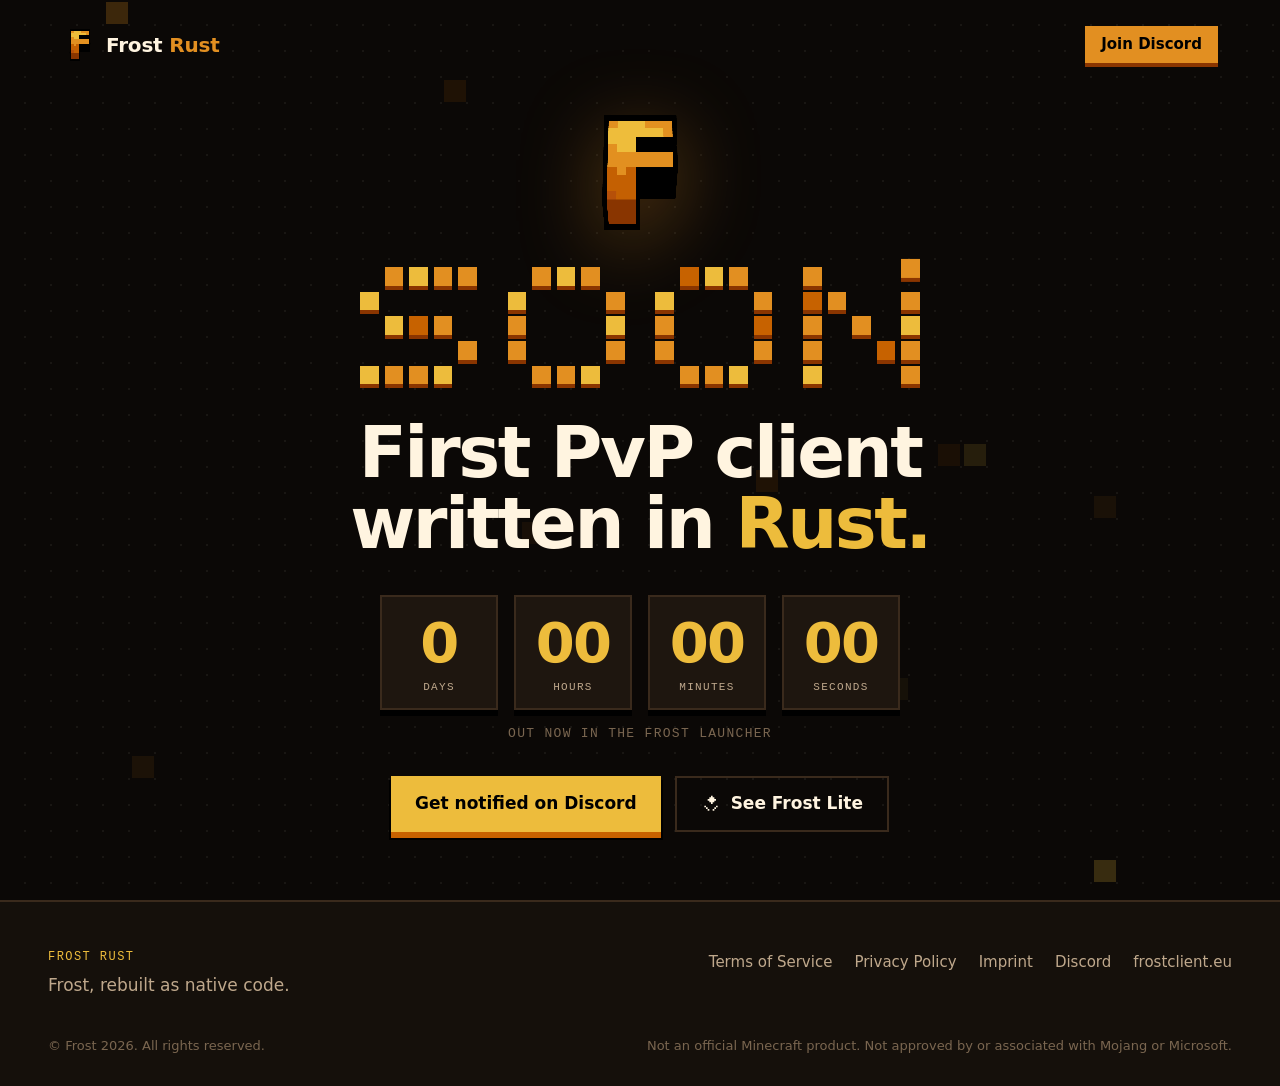
==== index.html @ c6fb691e "push" ====
<!DOCTYPE html>
<html lang="en">
<head>
<meta charset="UTF-8"/>
<meta http-equiv="Content-Security-Policy" content="default-src 'self'; script-src 'self'; style-src 'self' 'unsafe-inline' https://fonts.googleapis.com; img-src 'self' data:; font-src 'self' https://fonts.gstatic.com; connect-src 'self'; object-src 'none'; base-uri 'self'; form-action 'self'"/>
<meta name="viewport" content="width=device-width, initial-scale=1.0"/>
<title>Frost Rust</title>
<meta name="description" content="Frost Rust, the first PvP client written in Rust, is coming soon to Frost Lite."/>
<meta name="theme-color" content="#0b0806"/>
<link rel="icon" type="image/png" href="favicon.png">
<link rel="apple-touch-icon" href="apple-touch-icon.png">
<link rel="preconnect" href="https://fonts.googleapis.com">
<link rel="preconnect" href="https://fonts.gstatic.com" crossorigin>
<link rel="stylesheet" href="https://fonts.googleapis.com/css2?family=Bricolage+Grotesque:opsz,wght@12..96,700;12..96,800&family=IBM+Plex+Mono:wght@500&family=Onest:wght@400;500;700&display=swap">
<link rel="stylesheet" href="style.css">
</head>
<body class="soon-page">
<header class="nav" id="nav">
  <div class="nav-inner">
    <a class="brand" href="index.html" aria-label="Frost Rust">
      <img src="rust_logo.png" alt="" width="34" height="34">
      <span>Frost <b>Rust</b></span>
    </a>
    <a class="nav-cta" href="https://discord.gg/Kn8ydsABU8" rel="noopener">Join Discord</a>
  </div>
</header>
<main class="stage" id="top">
  <canvas class="pixels" id="pixels" aria-hidden="true"></canvas>
  <section class="soon" aria-label="Frost Rust is coming soon">
    <div class="logo-wrap">
      <img class="logo" id="logo" src="rust_logo.png" width="1024" height="1024" alt="Frost Rust logo">
    </div>
    <div class="soon-word" id="soonWord" role="img" aria-label="Soon"></div>
    <h1 class="soon-title" id="soonTitle">First PvP client written in <span class="hl">Rust.</span></h1>
    <div class="count" id="count" data-to="2026-11-20T18:00:00+01:00" role="timer" aria-label="Time until release">
      <div class="count-cell"><b data-unit="d">0</b><span class="label">Days</span></div>
      <div class="count-cell"><b data-unit="h">00</b><span class="label">Hours</span></div>
      <div class="count-cell"><b data-unit="m">00</b><span class="label">Minutes</span></div>
      <div class="count-cell"><b data-unit="s">00</b><span class="label">Seconds</span></div>
    </div>
    <p class="count-note" id="countNote">Releasing Friday, 20 November</p>
    <div class="hero-actions">
      <a class="btn btn-main" href="https://discord.gg/Kn8ydsABU8" rel="noopener">Get notified on Discord</a>
      <a class="btn btn-line" href="https://store.frostclient.eu/lite">
        <svg viewBox="0 0 24 24" aria-hidden="true"><path d="M12 2h2v2h2v2h2v2h-2v2h-2v2h-2v-2h-2V8H8V6h2V4h2zm-8 12h2v2h2v2h2v2H8v-2H6v-2H4zm14 0h2v2h-2v2h-2v2h-2v-2h2v-2h2z" fill="currentColor"/></svg>
        <span>See Frost Lite</span>
      </a>
    </div>
  </section>
</main>
<footer class="foot">
  <div class="foot-top">
    <p class="credit"><span class="label">Frost Rust</span><span>Frost, rebuilt as native code.</span></p>
    <nav class="foot-links" aria-label="Frost links">
      <a href="terms.html">Terms of Service</a>
      <a href="privacy.html">Privacy Policy</a>
      <a href="imprint.html">Imprint</a>
      <a href="https://discord.gg/Kn8ydsABU8" rel="noopener">Discord</a>
      <a href="https://frostclient.eu">frostclient.eu</a>
    </nav>
  </div>
  <div class="foot-bottom"><span>© Frost 2026. All rights reserved.</span><span>Not an official Minecraft product. Not approved by or associated with Mojang or Microsoft.</span></div>
</footer>
<script src="vendor/gsap.min.js"></script>
<script src="vendor/ScrollTrigger.min.js"></script>
<script src="vendor/SplitText.min.js"></script>
<script src="page.js"></script>
<script src="soon.js"></script>
</body>
</html>
---- style.css ----
:root{--ground:#0b0806;--ground-2:#15100b;--panel:#1e160f;--edge:#3a2a1c;--cream:#fff4e0;--muted:#bfa88c;--faint:#7a6650;--sun:#edbc3c;--amber:#e28f21;--rust:#c76200;--deep:#8a3500;--frost:#4fc8f8;--lite:#bf5af2;--display:"Bricolage Grotesque","Arial Black",system-ui,sans-serif;--label:"IBM Plex Mono",ui-monospace,Menlo,Consolas,monospace;--body:"Onest",system-ui,-apple-system,"Segoe UI",sans-serif;--gutter:clamp(16px,4vw,48px);color-scheme:dark}
*{box-sizing:border-box;margin:0;padding:0}
html{scroll-behavior:smooth}
html.motion{scroll-behavior:auto}
body{background:var(--ground);color:var(--cream);font:400 17px/1.6 var(--body);overflow-x:hidden;-webkit-font-smoothing:antialiased}
img{display:block;max-width:100%;height:auto}
a{color:inherit}
:focus-visible{outline:3px solid var(--sun);outline-offset:3px}
.label{font:500 12px/1.2 var(--label);letter-spacing:.12em;text-transform:uppercase;color:var(--sun)}
.nav{position:fixed;top:0;left:0;right:0;z-index:50;display:flex;justify-content:center;padding:14px var(--gutter);pointer-events:none}
.nav-inner{pointer-events:auto;display:grid;grid-template-columns:1fr auto 1fr;align-items:center;gap:24px;width:100%;max-width:1280px;padding:10px 12px 10px 14px;border:2px solid transparent;transition:max-width .6s cubic-bezier(.7,0,.2,1),background .4s,border-color .4s,box-shadow .4s}
.brand{justify-self:start}
.nav-cta{justify-self:end}
.nav.compact .nav-inner{max-width:820px;background:rgba(21,16,11,.9);border-color:var(--edge);box-shadow:0 6px 0 #000}
.brand{display:flex;align-items:center;gap:10px;text-decoration:none;font:800 20px/1 var(--display);letter-spacing:-.01em}
.brand img{width:32px;height:32px;image-rendering:pixelated}
.brand b{color:var(--amber);font-weight:800}
.nav-links{position:relative;display:flex;gap:6px}
.nav-links a{position:relative;z-index:1;text-decoration:none;font:500 15px/1 var(--body);color:var(--muted);padding:10px 14px;transition:color .25s}
.nav-links a:hover{color:var(--cream)}
.nav-links a.on,.nav-links a.on:hover{color:#000;font-weight:700}
.nav-mark{position:absolute;top:0;left:0;height:100%;width:0;background:var(--sun);opacity:0;box-shadow:0 4px 0 var(--deep)}
.nav-cta{text-decoration:none;font:800 15px/1 var(--display);padding:11px 16px;background:var(--amber);color:#000;box-shadow:0 4px 0 var(--deep);transition:background .15s}
.nav-cta:hover{background:var(--sun)}
.btn{display:inline-flex;align-items:center;gap:10px;text-decoration:none;font:800 17px/1 var(--display);padding:16px 24px;transition:box-shadow .15s,background .2s,border-color .2s,color .2s}
.btn svg{width:20px;height:20px}
.btn-main{background:var(--sun);color:#000;box-shadow:0 6px 0 var(--rust),0 6px 0 2px #000}
.btn-main:hover{box-shadow:0 3px 0 var(--rust),0 3px 0 2px #000}
.btn-line{border:2px solid var(--edge);color:var(--cream)}
.btn-line:hover{border-color:var(--amber);color:var(--sun)}
.btn-big{font-size:20px;padding:20px 32px}
.stage{position:relative}
.pixels{position:absolute;inset:0;width:100%;height:100%;pointer-events:none;background-image:radial-gradient(rgba(255,240,220,.06) 1px,transparent 1.5px);background-size:26px 26px;background-position:12px 12px}
.hero{position:relative;min-height:100vh;display:flex;flex-direction:column;align-items:center;justify-content:center;text-align:center;padding:96px var(--gutter) 40px}
.logo-wrap{width:clamp(96px,11vw,150px);aspect-ratio:1;position:relative;margin-bottom:24px}
.logo{width:100%;height:100%;image-rendering:pixelated;filter:drop-shadow(0 18px 40px rgba(226,143,33,.35))}
.hero-title{font:800 clamp(40px,6vw,88px)/.98 var(--display);max-width:14ch;text-wrap:balance;letter-spacing:-.035em}
.hero-title .hl{color:var(--sun)}
.hero-foot{display:flex;flex-direction:column;align-items:center}
.hero-sub{margin-top:22px;max-width:44ch;color:var(--muted);font-size:clamp(16px,1.5vw,19px)}
.hero-actions{display:flex;flex-wrap:wrap;justify-content:center;gap:14px;margin-top:34px}
.hero-note{margin-top:16px;font-size:14px;color:var(--muted)}
.tour{display:flex;flex-direction:column;gap:56px;padding:40px var(--gutter) 80px;max-width:1280px;margin:0 auto}
.frame{position:relative}
.frame img{width:100%;aspect-ratio:16/9;object-fit:cover;border:2px solid var(--edge);box-shadow:0 10px 0 #000}
.frame figcaption{display:flex;flex-direction:column;gap:6px;margin-top:20px;max-width:46ch}
.frame strong{font:800 clamp(26px,3vw,40px)/1.05 var(--display);letter-spacing:-.025em}
.frame figcaption span:last-child{color:var(--muted)}
.tiles,.tour-progress{display:none}
.tour-stage{position:relative}
html.motion .stage{height:100vh;overflow:hidden}
html.motion .tour-stage{height:100vh;overflow:hidden}
html.motion .hero{position:absolute;inset:0;z-index:3}
html.motion .tour{position:absolute;inset:0;z-index:2;display:block;padding:0;max-width:none}
html.motion .frame,html.motion .tiles{position:absolute;left:50%;top:46%;width:min(76vw,calc(64vh*16/9));margin:0}
html.motion .frame{will-change:transform,opacity}
html.motion .frame figcaption{position:absolute;left:0;top:calc(100% + 18px);margin:0}
html.motion .tiles{display:grid;grid-template-columns:repeat(16,1fr);aspect-ratio:16/9;z-index:4;pointer-events:none}
.tiles i{transform:scale(0)}
html.motion .tour-progress{display:flex;position:absolute;right:var(--gutter);top:50%;transform:translateY(-50%);flex-direction:column;gap:8px}
.tour-progress i{width:12px;height:12px;background:var(--edge)}
.tour-progress i.on{background:var(--sun);box-shadow:0 0 0 3px rgba(237,188,60,.25)}
.why{max-width:1180px;margin:0 auto;padding:clamp(70px,9vw,120px) var(--gutter) 0}
.why-sub{margin-top:18px;max-width:52ch;color:var(--muted);font-size:clamp(16px,1.4vw,18px)}
.why-grid{margin-top:48px;display:grid;grid-template-columns:repeat(12,1fr);gap:16px}
.perk{grid-column:span 3;display:flex;flex-direction:column;gap:10px;background:var(--panel);border:2px solid var(--edge);box-shadow:0 8px 0 #000;padding:26px 24px 24px}
.perk-big{grid-column:span 6;padding:30px 28px 26px;background:linear-gradient(160deg,#2a1c10,var(--panel) 60%)}
.perk h3{font:800 clamp(20px,1.9vw,26px)/1.1 var(--display);letter-spacing:-.02em;text-wrap:balance}
.perk p{color:var(--muted);font-size:16px}
.perk:not(.perk-big) h3{font-size:clamp(19px,1.6vw,22px)}
.perk .perk-stat{display:flex;align-items:baseline;gap:4px;color:var(--sun);font:800 clamp(64px,8vw,104px)/.9 var(--display);letter-spacing:-.05em}
.perk-stat::before{content:"<";font-size:.55em;color:var(--amber);margin-right:6px}
.perk-stat .num{font-variant-numeric:tabular-nums}
.perk-stat .unit{font-size:.45em;color:var(--amber)}
.perk-icon{width:34px;height:34px;color:var(--amber);margin-bottom:4px}
.vs{margin-top:auto;padding-top:14px;border-top:2px dashed var(--edge);display:flex;flex-wrap:wrap;gap:4px 12px;font-size:14px!important;color:var(--faint)!important}
.vs span{font:500 11px/1.6 var(--label);letter-spacing:.12em;text-transform:uppercase;color:var(--muted)}
.view{max-width:1280px;margin:0 auto;padding:clamp(90px,12vw,150px) var(--gutter) 0}
.view-sub{margin-top:18px;max-width:56ch;color:var(--muted);font-size:clamp(16px,1.4vw,18px)}
.compare{position:relative;margin-top:44px;aspect-ratio:16/9;border:2px solid var(--edge);box-shadow:0 10px 0 #000;overflow:hidden;touch-action:pan-y;user-select:none;cursor:ew-resize}
.compare-img{position:absolute;inset:0;width:100%;height:100%;object-fit:cover;pointer-events:none}
.compare-top{position:absolute;inset:0;clip-path:inset(0 calc(100% - var(--cut)) 0 0)}
.compare-line{position:absolute;top:0;bottom:0;left:var(--cut);width:4px;margin-left:-2px;background:var(--sun);box-shadow:0 0 0 2px #000;pointer-events:none}
.compare-knob{position:absolute;top:50%;left:50%;width:46px;height:46px;transform:translate(-50%,-50%);display:grid;place-items:center;background:var(--sun);color:#000;box-shadow:0 5px 0 var(--rust),0 5px 0 2px #000}
.compare-knob svg{width:26px;height:26px}
.compare-tag{position:absolute;top:18px;display:flex;flex-direction:column;gap:2px;padding:10px 14px;background:rgba(11,8,6,.82);border:2px solid var(--edge);font:500 11px/1.2 var(--label);letter-spacing:.12em;text-transform:uppercase;color:var(--muted);pointer-events:none}
.compare-tag b{font:800 clamp(18px,2vw,26px)/1 var(--display);letter-spacing:-.02em;text-transform:none;color:var(--cream)}
.tag-java{left:18px}
.tag-rust{right:18px;align-items:flex-end;border-color:var(--amber)}
.tag-rust b{color:var(--sun)}
.compare-range{position:absolute;inset:0;width:100%;height:100%;opacity:0;cursor:ew-resize;margin:0}
.compare:focus-within{outline:3px solid var(--sun);outline-offset:4px}
.wipe{position:fixed;inset:0;z-index:40;display:none;grid-template-columns:repeat(16,1fr);grid-auto-rows:1fr;pointer-events:none}
html.motion .wipe{display:grid}
.wipe i{transform:scale(0)}
.fps{max-width:1100px;margin:0 auto;padding:clamp(90px,12vw,150px) var(--gutter) 60px}
h2{font:800 clamp(34px,4.6vw,64px)/1 var(--display);letter-spacing:-.03em;margin-top:12px;max-width:18ch;text-wrap:balance}
.chart{margin-top:48px;display:flex;flex-direction:column;gap:16px}
.row{display:grid;grid-template-columns:140px 1fr 70px;align-items:center;gap:18px}
.name{color:var(--muted);font-weight:500}
.blocks{display:flex;gap:3px;height:26px}
.blocks i{flex:0 0 calc((100% - 25*3px)/26);background:#4a3a2c}
.row-frost .blocks i{background:var(--frost)}
.row-lite .blocks i{background:var(--lite)}
.row-rust .blocks{height:40px}
.row-rust .blocks i{background:var(--amber)}
.row-rust .blocks i:nth-child(3n+1){background:var(--sun)}
.row-rust .blocks i:nth-child(5n+2){background:var(--rust)}
.row-rust .name{color:var(--sun);font:800 19px/1 var(--display)}
.val{text-align:right;font:700 19px/1 var(--body);font-variant-numeric:tabular-nums}
.row-rust .val{font-size:26px;color:var(--sun)}
.rig{margin-top:22px;color:var(--muted);font-size:14px}
.get{overflow:hidden;text-align:center;display:flex;flex-direction:column;align-items:center;padding:clamp(90px,12vw,150px) var(--gutter);max-width:900px;margin:0 auto}
.get-logo{width:96px;height:96px;image-rendering:pixelated;margin-bottom:10px}
.get h2{margin-inline:auto}
.get>p{margin:18px 0 34px;color:var(--muted);max-width:52ch}
.get-actions{display:flex;flex-wrap:wrap;justify-content:center;gap:14px}
.os{display:flex;flex-wrap:wrap;justify-content:center;gap:20px;margin-top:26px;font-size:14px}
.os span{color:var(--faint)}
.os a{color:var(--muted);text-underline-offset:4px}
.os a:hover{color:var(--sun)}
.foot{border-top:2px solid var(--edge);background:var(--ground-2);padding:48px var(--gutter) 30px}
.foot-top{display:flex;flex-wrap:wrap;justify-content:space-between;align-items:flex-start;gap:28px;max-width:1280px;margin:0 auto}
.credit{display:flex;flex-direction:column;gap:8px;color:var(--muted)}
.credit a{color:var(--sun)}
.foot-links{display:flex;flex-wrap:wrap;gap:8px 22px;font-size:15px}
.foot-links a{text-decoration:none;color:var(--muted)}
.foot-links a:hover,.foot-links a[aria-current]{color:var(--cream)}
.foot-bottom{max-width:1280px;margin:36px auto 0;display:flex;flex-wrap:wrap;justify-content:space-between;gap:10px;font-size:13px;color:var(--faint)}
.doc{max-width:1180px;margin:0 auto;padding:140px var(--gutter) 90px;display:grid;grid-template-columns:220px minmax(0,1fr);gap:56px}
.doc-head{grid-column:1/-1;display:flex;flex-direction:column;gap:12px;padding-bottom:36px;border-bottom:2px solid var(--edge)}
.doc-head h1{font:800 clamp(44px,7vw,96px)/.95 var(--display);letter-spacing:-.04em}
.doc-head .legal-meta{color:var(--muted)}
.toc{position:sticky;top:110px;align-self:start;display:flex;flex-direction:column;gap:2px;font-size:14px}
.toc a{text-decoration:none;color:var(--muted);padding:7px 12px;border-left:2px solid var(--edge);transition:color .2s,border-color .2s,background .2s}
.toc a:hover{color:var(--cream)}
.toc a.on{color:#000;background:var(--sun);border-left-color:var(--deep);font-weight:700}
.doc-body{max-width:72ch}
.doc-body h2{font-size:clamp(24px,2.6vw,32px);margin:52px 0 14px;max-width:none;scroll-margin-top:110px}
.doc-body h2:first-child{margin-top:0}
.doc-body p,.doc-body li{color:#e6d6c0}
.doc-body p+p{margin-top:14px}
.doc-body ul{margin:14px 0 0;padding-left:0;list-style:none;display:flex;flex-direction:column;gap:10px}
.doc-body li{position:relative;padding-left:24px}
.doc-body li::before{content:"";position:absolute;left:2px;top:.62em;width:8px;height:8px;background:var(--amber)}
.doc-body a{color:var(--sun);text-underline-offset:3px}
.doc-body strong{color:var(--cream)}
.info-block{background:var(--panel);border:2px solid var(--edge);box-shadow:0 6px 0 #000;padding:22px 24px;margin-bottom:20px}
.info-label{font:500 12px/1.2 var(--label);letter-spacing:.12em;text-transform:uppercase;color:var(--sun);margin-bottom:10px}
.lost{min-height:100vh;display:flex;flex-direction:column;align-items:center;justify-content:center;text-align:center;gap:18px;padding:120px var(--gutter) 60px}
.lost-code{display:grid;grid-template-columns:repeat(17,1fr);gap:4px;width:min(520px,86vw)}
.lost-code i{aspect-ratio:1;background:transparent}
.lost-code i.on{background:var(--amber)}
.lost-code i.on:nth-child(3n){background:var(--sun)}
.lost-code i.on:nth-child(7n){background:var(--rust)}
.lost h1{font:800 clamp(34px,5vw,60px)/1 var(--display);letter-spacing:-.03em;margin-top:18px}
.lost p{color:var(--muted);max-width:44ch}
.lost .links{display:flex;flex-wrap:wrap;justify-content:center;gap:14px;margin-top:14px}
@media (max-width:1080px) and (min-width:861px){.perk{grid-column:span 6}}
@media (max-width:860px){
.nav-inner{grid-template-columns:1fr auto}
.compare-tag{top:10px;padding:6px 9px}
.tag-java{left:10px}
.tag-rust{right:10px}
.nav-links{display:none}
.nav.compact .nav-inner{max-width:100%}
html.motion .frame,html.motion .tiles{width:calc(100vw - 2*var(--gutter));top:38%}
html.motion .tour-progress{right:auto;left:50%;top:auto;bottom:24px;transform:translateX(-50%);flex-direction:row}
.row{grid-template-columns:1fr auto;gap:6px 12px}
.why-grid{grid-template-columns:1fr}
.perk,.perk-big{grid-column:auto}
.blocks{grid-column:1/-1;grid-row:2}
.doc{grid-template-columns:1fr;gap:28px;padding-top:120px}
.toc{display:none}
}
@media (prefers-reduced-motion:reduce){html{scroll-behavior:auto}}
.soon-page{min-height:100vh;display:flex;flex-direction:column}
.soon-page .stage{flex:1;display:flex;min-height:100vh;min-height:100svh}
.soon{position:relative;z-index:2;flex:1;display:flex;flex-direction:column;align-items:center;justify-content:center;text-align:center;padding:120px var(--gutter) 64px}
.soon .logo-wrap{width:clamp(88px,9vw,128px);margin-bottom:28px}
.soon-word{display:grid;grid-template-columns:repeat(23,1fr);gap:clamp(3px,.5vw,6px);width:min(560px,84vw);margin-bottom:34px}
.soon-word i{aspect-ratio:1;background:transparent}
.soon-word i.on{background:var(--amber);box-shadow:0 4px 0 var(--deep)}
.soon-word i.on:nth-child(3n){background:var(--sun)}
.soon-word i.on:nth-child(7n){background:var(--rust)}
.soon-title{font:800 clamp(36px,5.5vw,76px)/1 var(--display);letter-spacing:-.035em;max-width:16ch;text-wrap:balance}
.soon-title .hl{color:var(--sun)}
.soon-sub{margin-top:20px;max-width:46ch;color:var(--muted);font-size:clamp(16px,1.5vw,19px)}
.soon-chips{display:flex;flex-wrap:wrap;justify-content:center;gap:10px;margin-top:30px}
.soon-chips span{display:inline-flex;align-items:center;gap:8px;padding:9px 14px;border:2px solid var(--edge);background:var(--panel);font:500 14px/1 var(--body);color:var(--cream)}
.soon-chips svg{width:16px;height:16px;color:var(--amber)}
.soon .hero-actions{margin-top:34px}
.soon-page .foot{position:relative;z-index:2}
.soon-page .nav-inner{grid-template-columns:1fr auto}
html.motion .soon-page .stage{height:auto;overflow:visible}
.count{display:grid;grid-template-columns:repeat(4,minmax(0,1fr));gap:clamp(8px,1.4vw,16px);margin-top:36px;width:min(520px,88vw)}
.count-cell{display:flex;flex-direction:column;align-items:center;gap:10px;padding:18px 8px 14px;background:var(--panel);border:2px solid var(--edge);box-shadow:0 6px 0 #000;overflow:hidden}
.count-cell b{display:block;font:800 clamp(34px,5vw,56px)/1 var(--display);letter-spacing:-.03em;color:var(--sun);font-variant-numeric:tabular-nums}
.count-cell .label{color:var(--muted);font-size:11px}
.count-note{margin-top:16px;font:500 13px/1.2 var(--label);letter-spacing:.1em;text-transform:uppercase;color:var(--faint)}
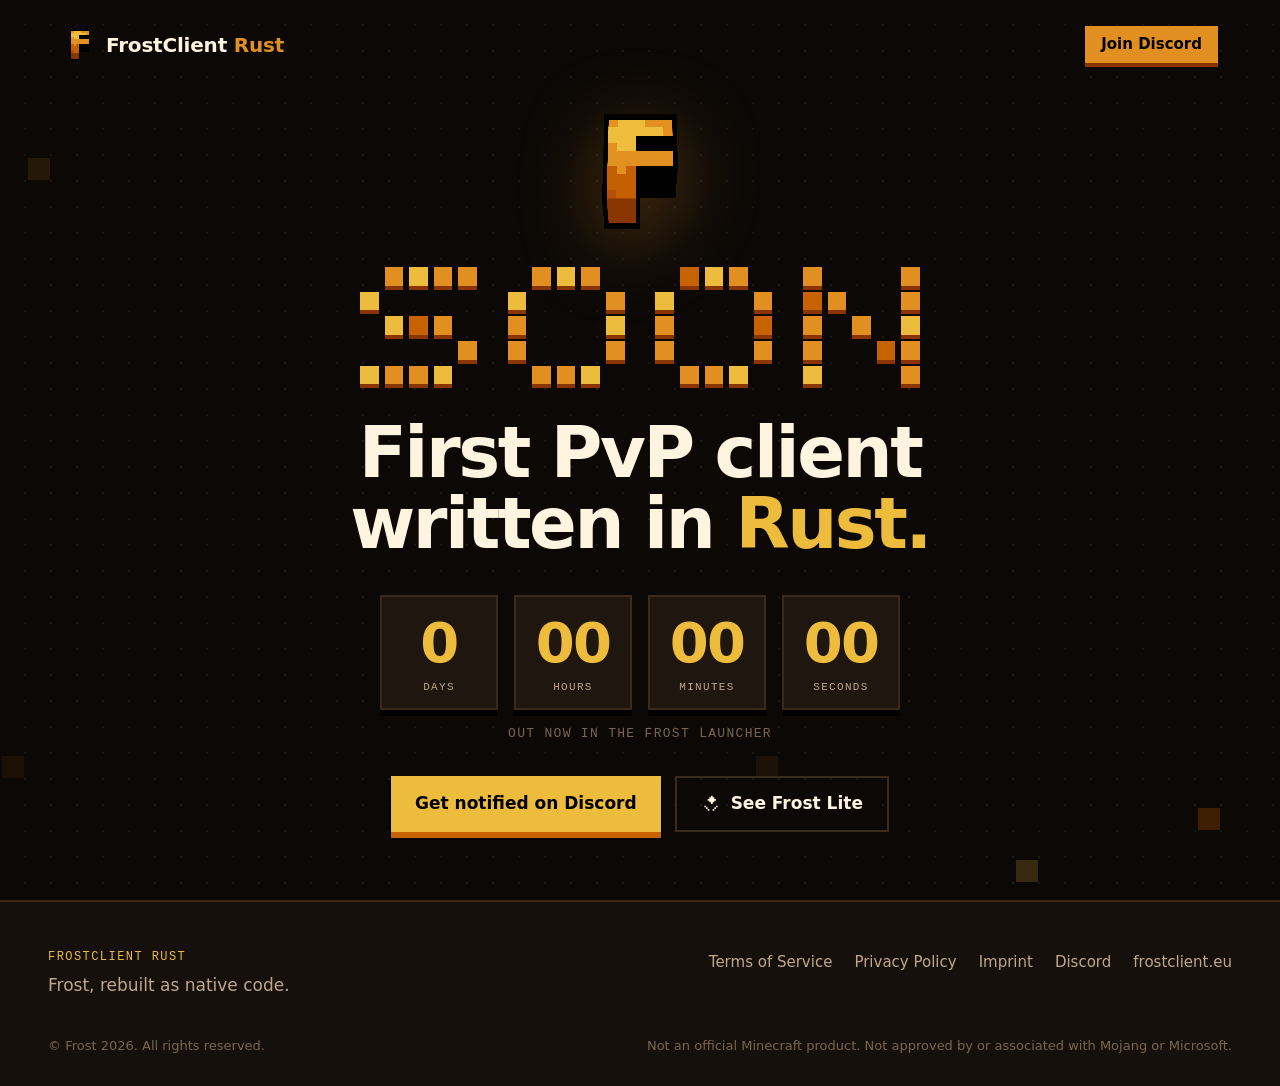
==== commit 1f22f586: "update" ====
--- a/index.html
+++ b/index.html
@@ -4,8 +4,8 @@
 <meta charset="UTF-8"/>
 <meta http-equiv="Content-Security-Policy" content="default-src 'self'; script-src 'self'; style-src 'self' 'unsafe-inline' https://fonts.googleapis.com; img-src 'self' data:; font-src 'self' https://fonts.gstatic.com; connect-src 'self'; object-src 'none'; base-uri 'self'; form-action 'self'"/>
 <meta name="viewport" content="width=device-width, initial-scale=1.0"/>
-<title>Frost Rust</title>
-<meta name="description" content="Frost Rust, the first PvP client written in Rust, is coming soon to Frost Lite."/>
+<title>FrostClient Rust | Coming Soon</title>
+<meta name="description" content="FrostClient Rust, the first PvP client written in Rust, is coming soon to Frost Lite."/>
 <meta name="theme-color" content="#0b0806"/>
 <link rel="icon" type="image/png" href="favicon.png">
 <link rel="apple-touch-icon" href="apple-touch-icon.png">
@@ -17,18 +17,18 @@
 <body class="soon-page">
 <header class="nav" id="nav">
   <div class="nav-inner">
-    <a class="brand" href="index.html" aria-label="Frost Rust">
+    <a class="brand" href="index.html" aria-label="FrostClient Rust">
       <img src="rust_logo.png" alt="" width="34" height="34">
-      <span>Frost <b>Rust</b></span>
+      <span>FrostClient <b>Rust</b></span>
     </a>
     <a class="nav-cta" href="https://discord.gg/Kn8ydsABU8" rel="noopener">Join Discord</a>
   </div>
 </header>
 <main class="stage" id="top">
   <canvas class="pixels" id="pixels" aria-hidden="true"></canvas>
-  <section class="soon" aria-label="Frost Rust is coming soon">
+  <section class="soon" aria-label="FrostClient Rust is coming soon">
     <div class="logo-wrap">
-      <img class="logo" id="logo" src="rust_logo.png" width="1024" height="1024" alt="Frost Rust logo">
+      <img class="logo" id="logo" src="rust_logo.png" width="1024" height="1024" alt="FrostClient Rust logo">
     </div>
     <div class="soon-word" id="soonWord" role="img" aria-label="Soon"></div>
     <h1 class="soon-title" id="soonTitle">First PvP client written in <span class="hl">Rust.</span></h1>
@@ -50,7 +50,7 @@
 </main>
 <footer class="foot">
   <div class="foot-top">
-    <p class="credit"><span class="label">Frost Rust</span><span>Frost, rebuilt as native code.</span></p>
+    <p class="credit"><span class="label">FrostClient Rust</span><span>Frost, rebuilt as native code.</span></p>
     <nav class="foot-links" aria-label="Frost links">
       <a href="terms.html">Terms of Service</a>
       <a href="privacy.html">Privacy Policy</a>
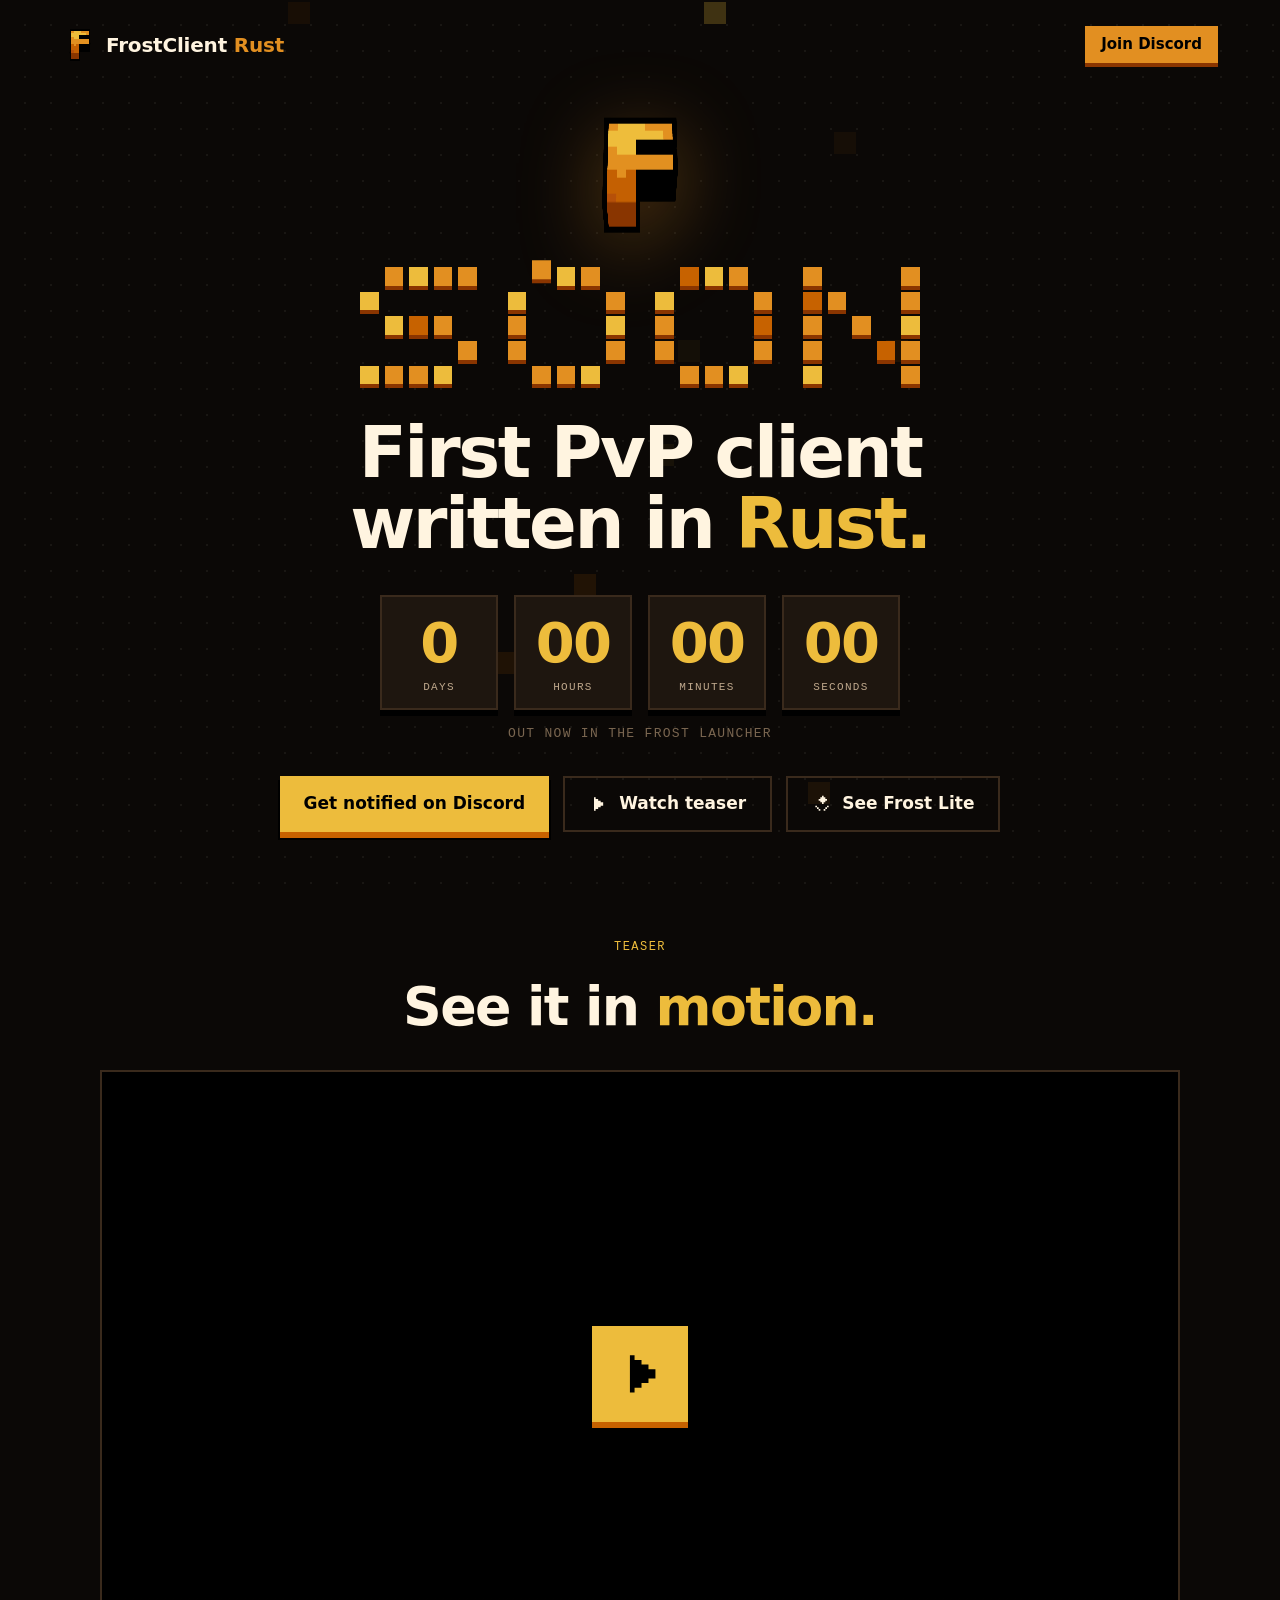
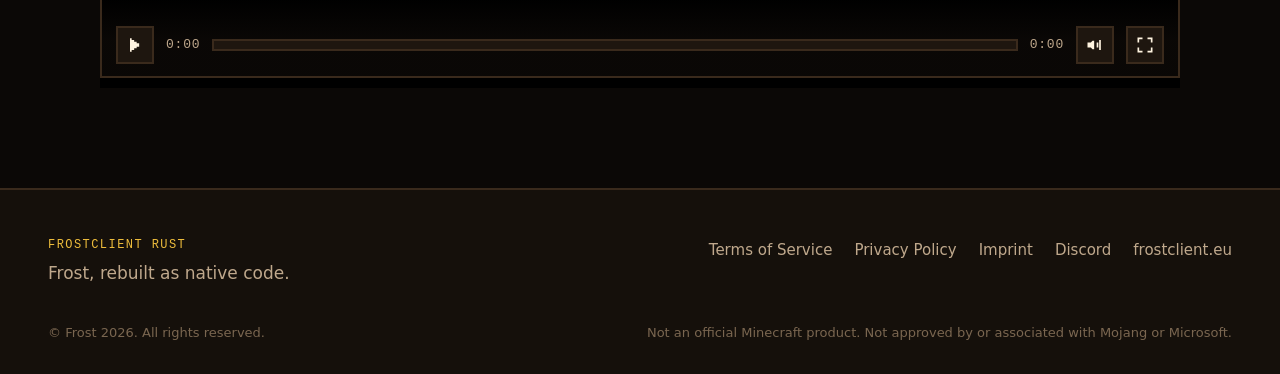
==== commit 49912b7d: "update" ====
--- a/index.html
+++ b/index.html
@@ -41,6 +41,10 @@
     <p class="count-note" id="countNote">Releasing Friday, 20 November</p>
     <div class="hero-actions">
       <a class="btn btn-main" href="https://discord.gg/Kn8ydsABU8" rel="noopener">Get notified on Discord</a>
+      <a class="btn btn-line" href="#teaser">
+        <svg viewBox="0 0 24 24" aria-hidden="true"><path d="M6 4h2v2h3v2h3v2h3v4h-3v2h-3v2h-3v2H6z" fill="currentColor"/></svg>
+        <span>Watch teaser</span>
+      </a>
       <a class="btn btn-line" href="https://store.frostclient.eu/lite">
         <svg viewBox="0 0 24 24" aria-hidden="true"><path d="M12 2h2v2h2v2h2v2h-2v2h-2v2h-2v-2h-2V8H8V6h2V4h2zm-8 12h2v2h2v2h2v2H8v-2H6v-2H4zm14 0h2v2h-2v2h-2v2h-2v-2h2v-2h2z" fill="currentColor"/></svg>
         <span>See Frost Lite</span>
@@ -48,6 +52,22 @@
     </div>
   </section>
 </main>
+<section class="teaser" id="teaser" aria-labelledby="teaserTitle">
+  <p class="label">Teaser</p>
+  <h2 class="teaser-title" id="teaserTitle">See it in <span class="hl">motion.</span></h2>
+  <div class="player" id="player" tabindex="-1">
+    <video class="player-video" id="playerVideo" src="teaser.mp4#t=0.1" preload="metadata" playsinline></video>
+    <button type="button" class="player-big" id="playerBig" aria-label="Play teaser"><svg viewBox="0 0 24 24" aria-hidden="true"><path d="M6 4h2v2h3v2h3v2h3v4h-3v2h-3v2h-3v2H6z" fill="currentColor"/></svg></button>
+    <div class="player-bar">
+      <button type="button" class="player-btn" id="playerToggle" aria-label="Play"><svg viewBox="0 0 24 24" aria-hidden="true"><path class="i-play" d="M6 4h2v2h3v2h3v2h3v4h-3v2h-3v2h-3v2H6z" fill="currentColor"/><path class="i-pause" d="M6 5h4v14H6zm8 0h4v14h-4z" fill="currentColor"/></svg></button>
+      <span class="player-time" id="playerTime">0:00</span>
+      <div class="player-track" id="playerTrack" role="slider" tabindex="0" aria-label="Seek" aria-valuemin="0" aria-valuemax="100" aria-valuenow="0"><div class="player-buffer" id="playerBuffer"></div><div class="player-fill" id="playerFill"></div><div class="player-knob" id="playerKnob"></div></div>
+      <span class="player-time" id="playerDur">0:00</span>
+      <button type="button" class="player-btn" id="playerMute" aria-label="Mute"><svg viewBox="0 0 24 24" aria-hidden="true"><path d="M3 9h4l2-2h2v10H9l-2-2H3z" fill="currentColor"/><path class="i-vol" d="M14 9h2v6h-2zm3-3h2v12h-2z" fill="currentColor"/><path class="i-muted" d="M14 9h2v2h2V9h2v2h-2v2h2v2h-2v-2h-2v2h-2v-2h2v-2h-2z" fill="currentColor"/></svg></button>
+      <button type="button" class="player-btn" id="playerFull" aria-label="Fullscreen"><svg viewBox="0 0 24 24" aria-hidden="true"><path d="M3 3h6v2H5v4H3zm12 0h6v6h-2V5h-4zM3 15h2v4h4v2H3zm16 0h2v6h-6v-2h4z" fill="currentColor"/></svg></button>
+    </div>
+  </div>
+</section>
 <footer class="foot">
   <div class="foot-top">
     <p class="credit"><span class="label">FrostClient Rust</span><span>Frost, rebuilt as native code.</span></p>
@@ -66,5 +86,6 @@
 <script src="vendor/SplitText.min.js"></script>
 <script src="page.js"></script>
 <script src="soon.js"></script>
+<script src="player.js"></script>
 </body>
 </html>
--- a/style.css
+++ b/style.css
@@ -198,3 +198,29 @@
 .count-cell b{display:block;font:800 clamp(34px,5vw,56px)/1 var(--display);letter-spacing:-.03em;color:var(--sun);font-variant-numeric:tabular-nums}
 .count-cell .label{color:var(--muted);font-size:11px}
 .count-note{margin-top:16px;font:500 13px/1.2 var(--label);letter-spacing:.1em;text-transform:uppercase;color:var(--faint)}
+.teaser{position:relative;z-index:2;display:flex;flex-direction:column;align-items:center;text-align:center;gap:14px;padding:40px var(--gutter) 110px;scroll-margin-top:40px}
+.teaser-title{font:800 clamp(30px,4.2vw,56px)/1 var(--display);letter-spacing:-.03em;margin-bottom:22px}
+.teaser-title .hl{color:var(--sun)}
+.player{position:relative;width:min(1080px,100%);aspect-ratio:16/9;background:#000;border:2px solid var(--edge);box-shadow:0 10px 0 #000;overflow:hidden;outline:none}
+.player:fullscreen{width:100%;height:100%;aspect-ratio:auto;border:0;box-shadow:none}
+.player-video{position:absolute;inset:0;width:100%;height:100%;object-fit:contain;background:#000;cursor:pointer}
+.player-big{position:absolute;left:50%;top:50%;width:clamp(64px,8vw,96px);aspect-ratio:1;transform:translate(-50%,-50%);display:grid;place-items:center;border:0;cursor:pointer;background:var(--sun);color:#000;box-shadow:0 6px 0 var(--rust),0 6px 0 2px #000;transition:box-shadow .15s,background .2s,opacity .25s,transform .25s}
+.player-big:hover{background:var(--amber);box-shadow:0 3px 0 var(--deep),0 3px 0 2px #000}
+.player-big svg{width:58%;height:58%;margin-left:8%}
+.player.playing .player-big{opacity:0;pointer-events:none;transform:translate(-50%,-50%) scale(.8)}
+.player-bar{position:absolute;left:0;right:0;bottom:0;display:flex;align-items:center;gap:12px;padding:28px 14px 12px;background:linear-gradient(transparent,rgba(11,8,6,.92) 55%);transition:opacity .3s,transform .3s}
+.player.idle .player-bar{opacity:0;transform:translateY(12px);pointer-events:none}
+.player.idle{cursor:none}
+.player-btn{flex:0 0 auto;width:38px;height:38px;display:grid;place-items:center;border:2px solid var(--edge);background:var(--panel);color:var(--cream);cursor:pointer;transition:border-color .2s,color .2s,background .2s}
+.player-btn:hover{border-color:var(--amber);color:var(--sun)}
+.player-btn svg{width:20px;height:20px}
+.player .i-pause,.player.playing .i-play,.player .i-muted,.player.muted .i-vol{display:none}
+.player.playing .i-pause,.player.muted .i-muted{display:inline}
+.player-time{flex:0 0 auto;min-width:4ch;font:500 13px/1 var(--label);letter-spacing:.06em;color:var(--muted);font-variant-numeric:tabular-nums}
+.player-track{position:relative;flex:1;height:12px;background:var(--panel);border:2px solid var(--edge);cursor:pointer;touch-action:none}
+.player-buffer,.player-fill{position:absolute;left:0;top:0;bottom:0;width:0}
+.player-buffer{background:var(--edge)}
+.player-fill{background:var(--sun);box-shadow:inset 0 -3px 0 var(--rust)}
+.player-knob{position:absolute;top:50%;left:0;width:16px;height:16px;transform:translate(-50%,-50%);background:var(--cream);box-shadow:0 3px 0 #000;opacity:0;transition:opacity .2s}
+.player-track:hover .player-knob,.player-track:focus-visible .player-knob,.player-track.drag .player-knob{opacity:1}
+@media (max-width:640px){.player-bar{gap:8px;padding:22px 8px 8px}.player-btn{width:32px;height:32px}.player-btn svg{width:16px;height:16px}.player-time{font-size:11px;min-width:3.5ch}#playerDur{display:none}}
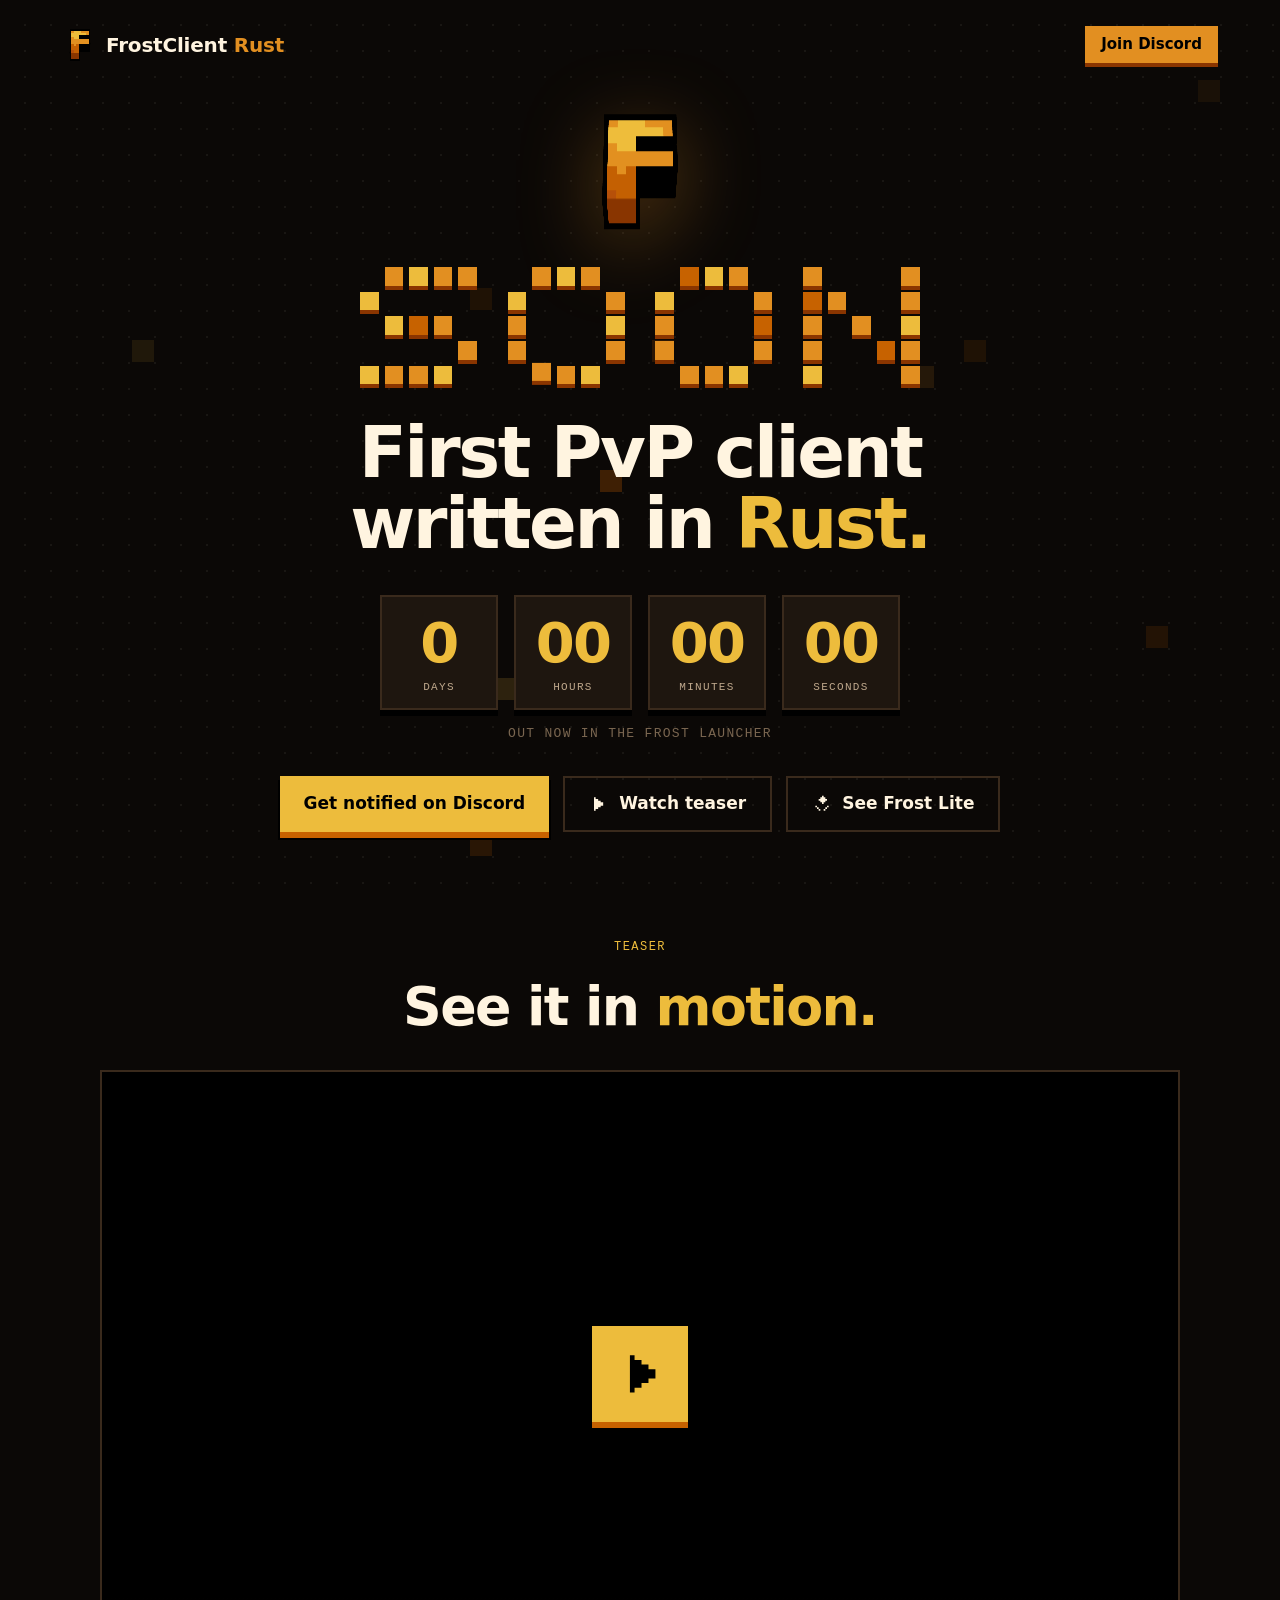
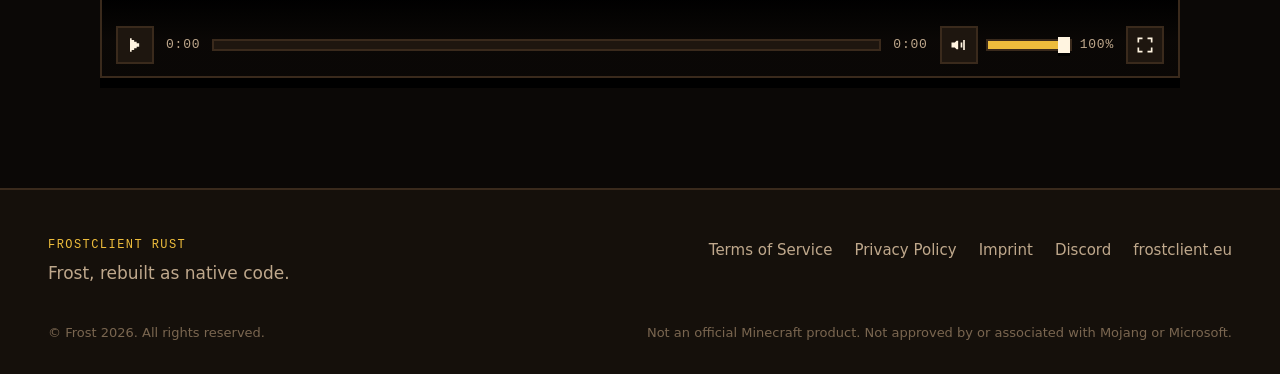
==== commit fd889606: "update" ====
--- a/index.html
+++ b/index.html
@@ -41,7 +41,7 @@
     <p class="count-note" id="countNote">Releasing Friday, 20 November</p>
     <div class="hero-actions">
       <a class="btn btn-main" href="https://discord.gg/Kn8ydsABU8" rel="noopener">Get notified on Discord</a>
-      <a class="btn btn-line" href="#teaser">
+      <a class="btn btn-line" href="#teaser" id="watchTeaser">
         <svg viewBox="0 0 24 24" aria-hidden="true"><path d="M6 4h2v2h3v2h3v2h3v4h-3v2h-3v2h-3v2H6z" fill="currentColor"/></svg>
         <span>Watch teaser</span>
       </a>
@@ -55,6 +55,7 @@
 <section class="teaser" id="teaser" aria-labelledby="teaserTitle">
   <p class="label">Teaser</p>
   <h2 class="teaser-title" id="teaserTitle">See it in <span class="hl">motion.</span></h2>
+  <div class="teaser-dim" id="teaserDim" aria-hidden="true"></div>
   <div class="player" id="player" tabindex="-1">
     <video class="player-video" id="playerVideo" src="teaser.mp4#t=0.1" preload="metadata" playsinline></video>
     <button type="button" class="player-big" id="playerBig" aria-label="Play teaser"><svg viewBox="0 0 24 24" aria-hidden="true"><path d="M6 4h2v2h3v2h3v2h3v4h-3v2h-3v2h-3v2H6z" fill="currentColor"/></svg></button>
@@ -63,7 +64,7 @@
       <span class="player-time" id="playerTime">0:00</span>
       <div class="player-track" id="playerTrack" role="slider" tabindex="0" aria-label="Seek" aria-valuemin="0" aria-valuemax="100" aria-valuenow="0"><div class="player-buffer" id="playerBuffer"></div><div class="player-fill" id="playerFill"></div><div class="player-knob" id="playerKnob"></div></div>
       <span class="player-time" id="playerDur">0:00</span>
-      <button type="button" class="player-btn" id="playerMute" aria-label="Mute"><svg viewBox="0 0 24 24" aria-hidden="true"><path d="M3 9h4l2-2h2v10H9l-2-2H3z" fill="currentColor"/><path class="i-vol" d="M14 9h2v6h-2zm3-3h2v12h-2z" fill="currentColor"/><path class="i-muted" d="M14 9h2v2h2V9h2v2h-2v2h2v2h-2v-2h-2v2h-2v-2h2v-2h-2z" fill="currentColor"/></svg></button>
+      <div class="player-vol"><button type="button" class="player-btn" id="playerMute" aria-label="Mute"><svg viewBox="0 0 24 24" aria-hidden="true"><path d="M3 9h4l2-2h2v10H9l-2-2H3z" fill="currentColor"/><path class="i-vol" d="M14 9h2v6h-2zm3-3h2v12h-2z" fill="currentColor"/><path class="i-muted" d="M14 9h2v2h2V9h2v2h-2v2h2v2h-2v-2h-2v2h-2v-2h2v-2h-2z" fill="currentColor"/></svg></button><input type="range" class="player-vol-range" id="playerVol" min="0" max="100" step="5" value="100" aria-label="Volume"><span class="player-vol-pct" id="playerVolPct">100%</span></div>
       <button type="button" class="player-btn" id="playerFull" aria-label="Fullscreen"><svg viewBox="0 0 24 24" aria-hidden="true"><path d="M3 3h6v2H5v4H3zm12 0h6v6h-2V5h-4zM3 15h2v4h4v2H3zm16 0h2v6h-6v-2h4z" fill="currentColor"/></svg></button>
     </div>
   </div>
--- a/style.css
+++ b/style.css
@@ -202,6 +202,19 @@
 .teaser-title{font:800 clamp(30px,4.2vw,56px)/1 var(--display);letter-spacing:-.03em;margin-bottom:22px}
 .teaser-title .hl{color:var(--sun)}
 .player{position:relative;width:min(1080px,100%);aspect-ratio:16/9;background:#000;border:2px solid var(--edge);box-shadow:0 10px 0 #000;overflow:hidden;outline:none}
+.teaser-dim{position:fixed;inset:0;z-index:0;background:rgba(5,3,2,.86);opacity:0;pointer-events:none;transition:opacity .6s ease}
+body.teaser-focus .teaser{z-index:100}
+body.teaser-focus .teaser-dim{opacity:1;pointer-events:auto;cursor:zoom-out}
+.player{z-index:1;transition:scale .7s cubic-bezier(.2,.8,.2,1)}
+body.teaser-focus .player{scale:1.07}
+@media (max-width:640px){body.teaser-focus .player{scale:1}}
+@media (prefers-reduced-motion:reduce){.teaser-dim,.player{transition:none}}
+.player-vol{flex:0 0 auto;display:flex;align-items:center;gap:8px}
+.player-vol-range{--vol:100%;width:86px;height:12px;margin:0;appearance:none;-webkit-appearance:none;background:linear-gradient(90deg,var(--sun) var(--vol),var(--panel) var(--vol));border:2px solid var(--edge);cursor:pointer}
+.player-vol-range::-webkit-slider-thumb{-webkit-appearance:none;width:12px;height:16px;background:var(--cream);border:0;box-shadow:0 3px 0 #000}
+.player-vol-range::-moz-range-thumb{width:12px;height:16px;background:var(--cream);border:0;border-radius:0;box-shadow:0 3px 0 #000}
+.player-vol-range:focus-visible{outline:2px solid var(--amber);outline-offset:2px}
+.player-vol-pct{min-width:4ch;font:500 13px/1 var(--label);letter-spacing:.06em;color:var(--muted);font-variant-numeric:tabular-nums;text-align:right}
 .player:fullscreen{width:100%;height:100%;aspect-ratio:auto;border:0;box-shadow:none}
 .player-video{position:absolute;inset:0;width:100%;height:100%;object-fit:contain;background:#000;cursor:pointer}
 .player-big{position:absolute;left:50%;top:50%;width:clamp(64px,8vw,96px);aspect-ratio:1;transform:translate(-50%,-50%);display:grid;place-items:center;border:0;cursor:pointer;background:var(--sun);color:#000;box-shadow:0 6px 0 var(--rust),0 6px 0 2px #000;transition:box-shadow .15s,background .2s,opacity .25s,transform .25s}
@@ -223,4 +236,4 @@
 .player-fill{background:var(--sun);box-shadow:inset 0 -3px 0 var(--rust)}
 .player-knob{position:absolute;top:50%;left:0;width:16px;height:16px;transform:translate(-50%,-50%);background:var(--cream);box-shadow:0 3px 0 #000;opacity:0;transition:opacity .2s}
 .player-track:hover .player-knob,.player-track:focus-visible .player-knob,.player-track.drag .player-knob{opacity:1}
-@media (max-width:640px){.player-bar{gap:8px;padding:22px 8px 8px}.player-btn{width:32px;height:32px}.player-btn svg{width:16px;height:16px}.player-time{font-size:11px;min-width:3.5ch}#playerDur{display:none}}
+@media (max-width:640px){.player-bar{gap:8px;padding:22px 8px 8px}.player-btn{width:32px;height:32px}.player-btn svg{width:16px;height:16px}.player-time{font-size:11px;min-width:3.5ch}#playerDur{display:none}.player-vol-range{width:56px}.player-vol-pct{display:none}}
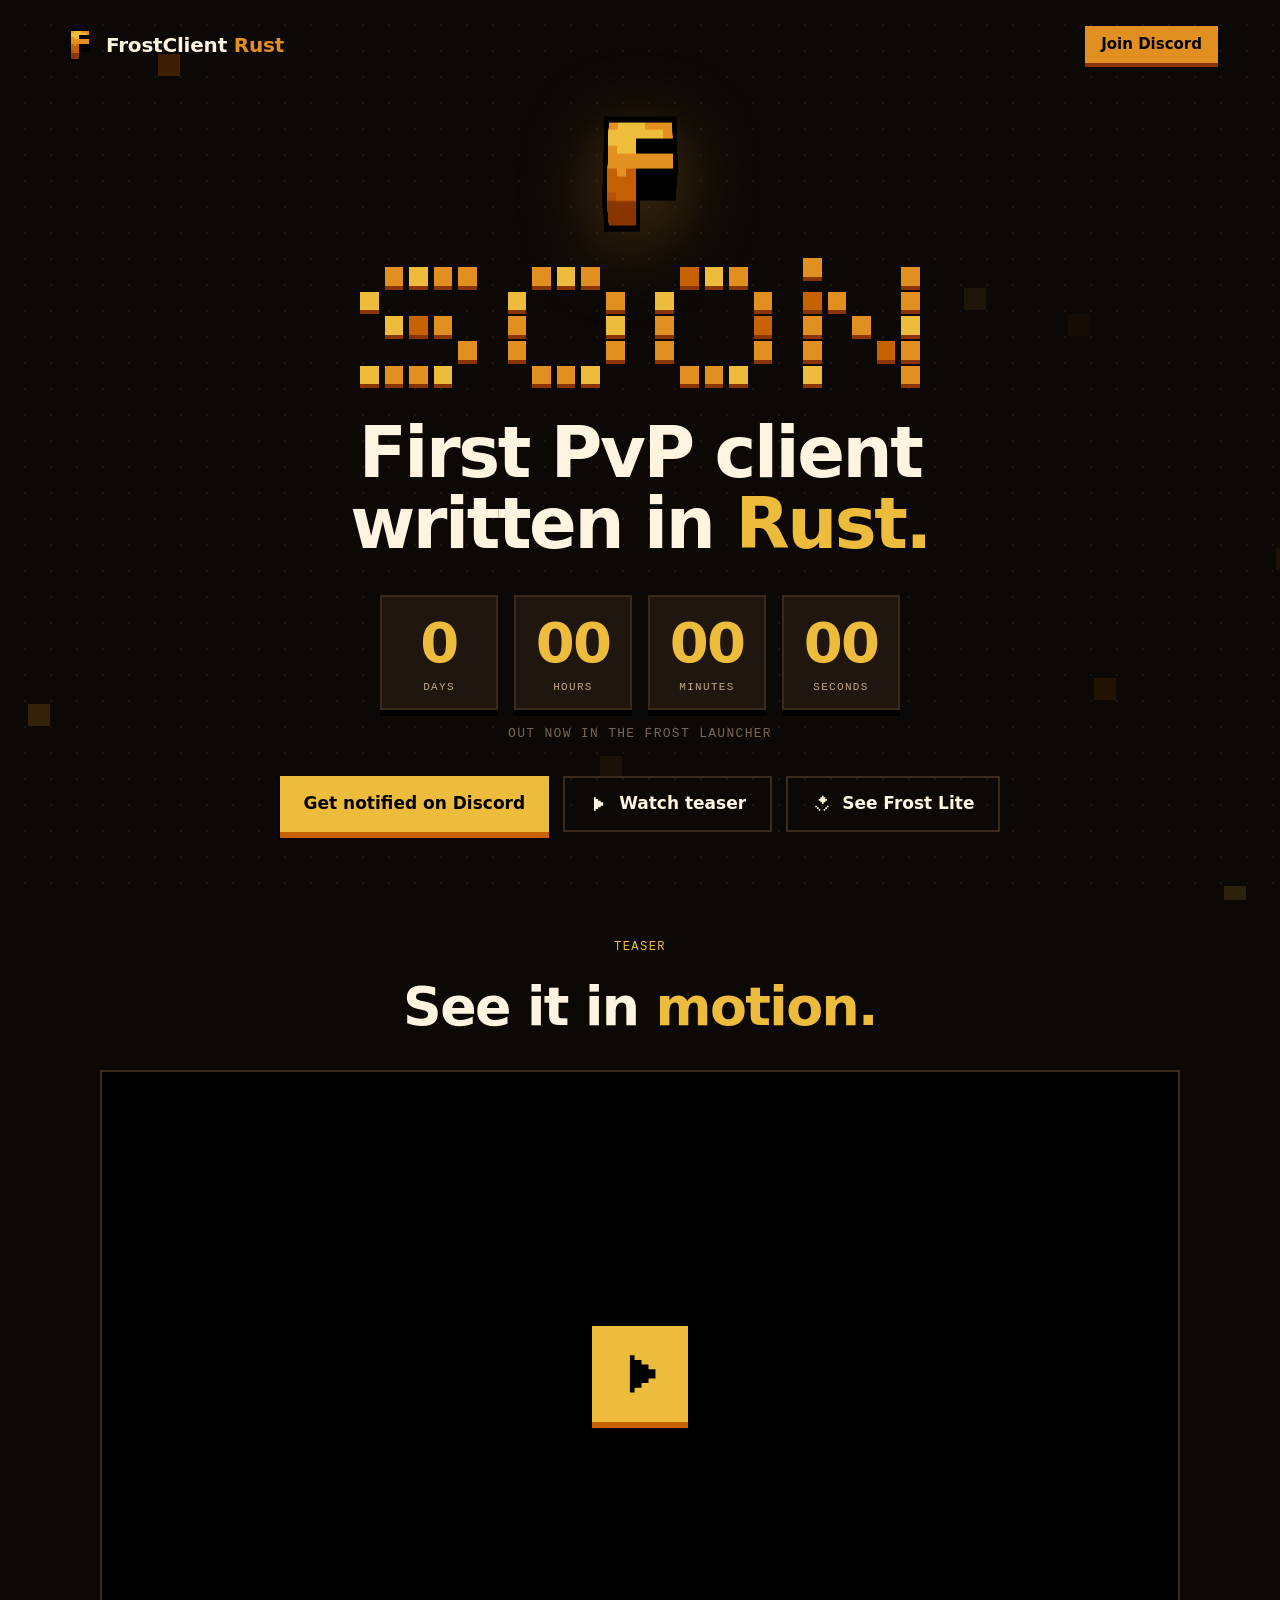
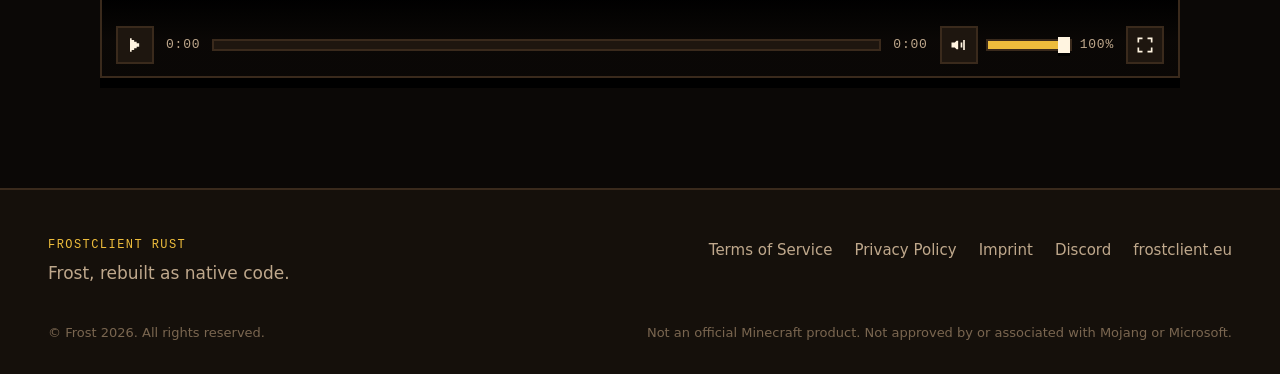
==== commit d36a0bac: "update" ====
--- a/index.html
+++ b/index.html
@@ -17,7 +17,7 @@
 <body class="soon-page">
 <header class="nav" id="nav">
   <div class="nav-inner">
-    <a class="brand" href="index.html" aria-label="FrostClient Rust">
+    <a class="brand" href="/" aria-label="FrostClient Rust">
       <img src="rust_logo.png" alt="" width="34" height="34">
       <span>FrostClient <b>Rust</b></span>
     </a>
@@ -73,9 +73,9 @@
   <div class="foot-top">
     <p class="credit"><span class="label">FrostClient Rust</span><span>Frost, rebuilt as native code.</span></p>
     <nav class="foot-links" aria-label="Frost links">
-      <a href="terms.html">Terms of Service</a>
-      <a href="privacy.html">Privacy Policy</a>
-      <a href="imprint.html">Imprint</a>
+      <a href="/terms">Terms of Service</a>
+      <a href="/privacy">Privacy Policy</a>
+      <a href="/imprint">Imprint</a>
       <a href="https://discord.gg/Kn8ydsABU8" rel="noopener">Discord</a>
       <a href="https://frostclient.eu">frostclient.eu</a>
     </nav>
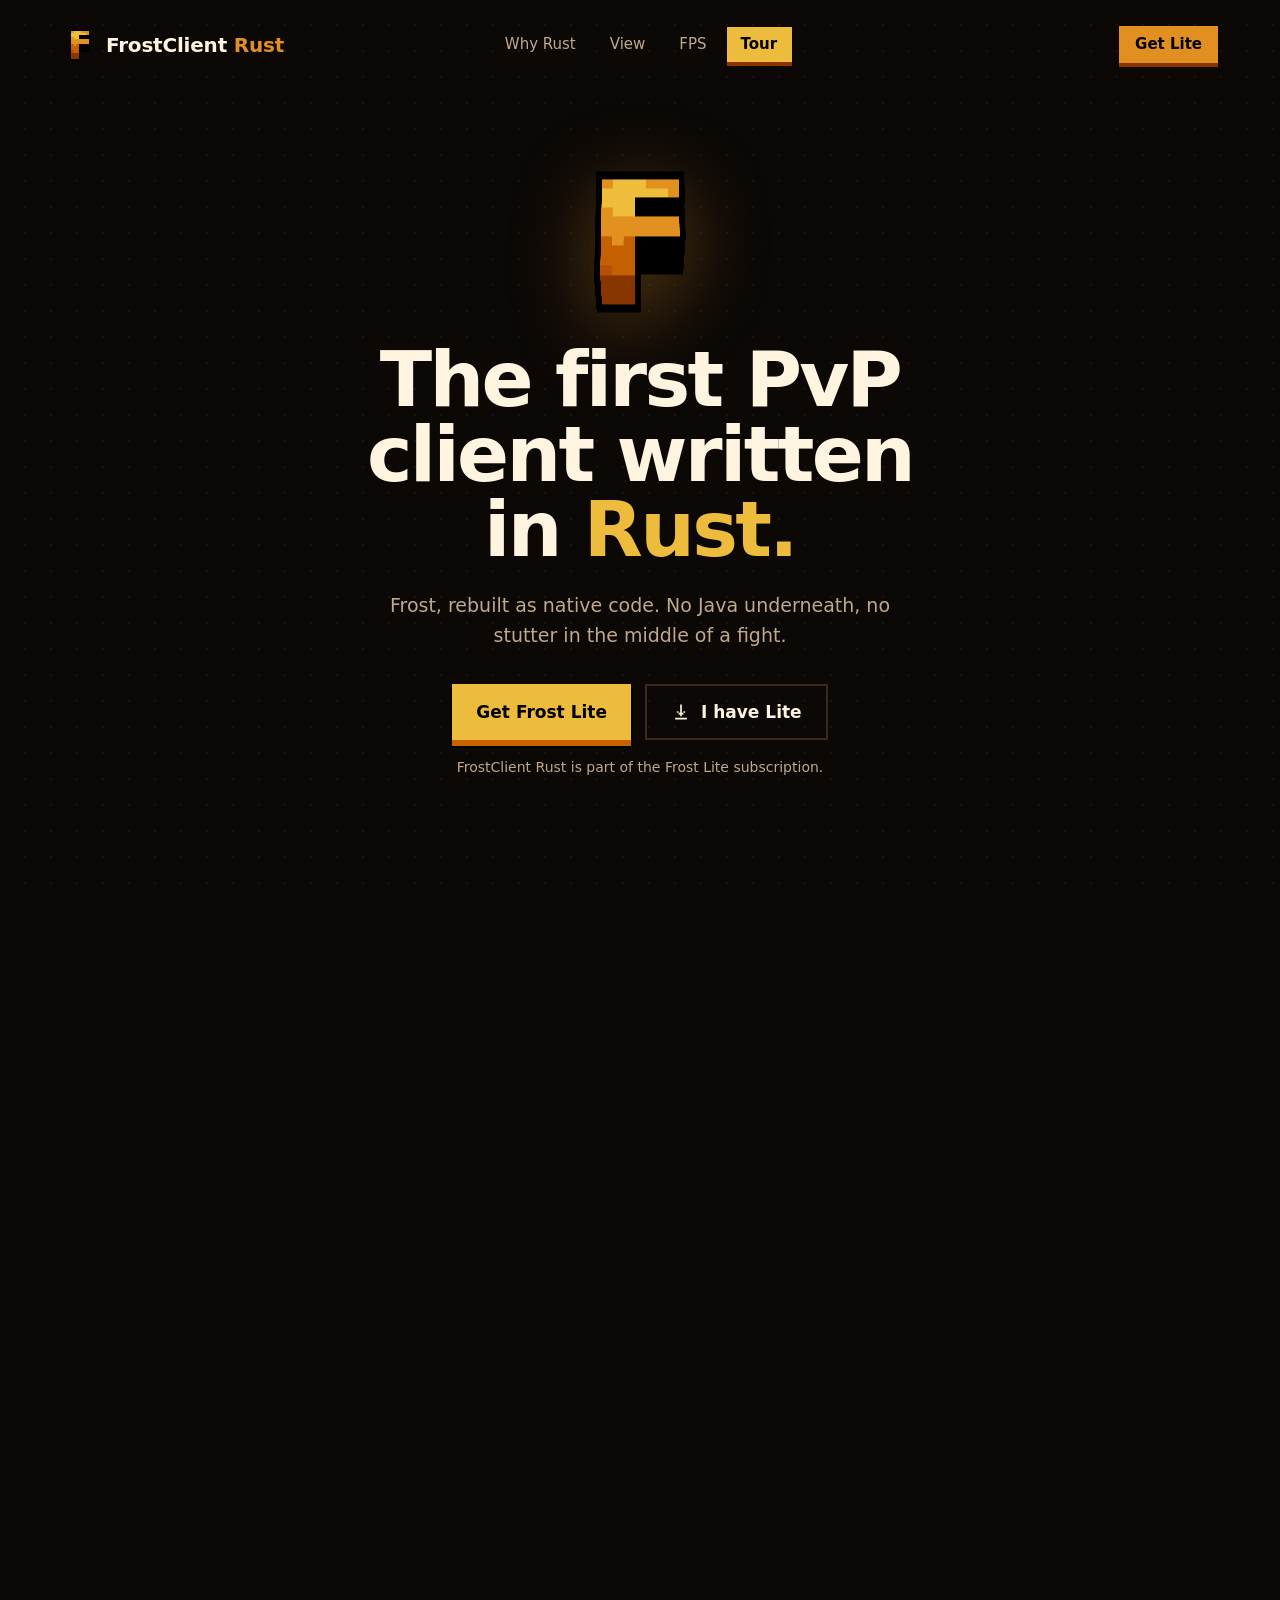
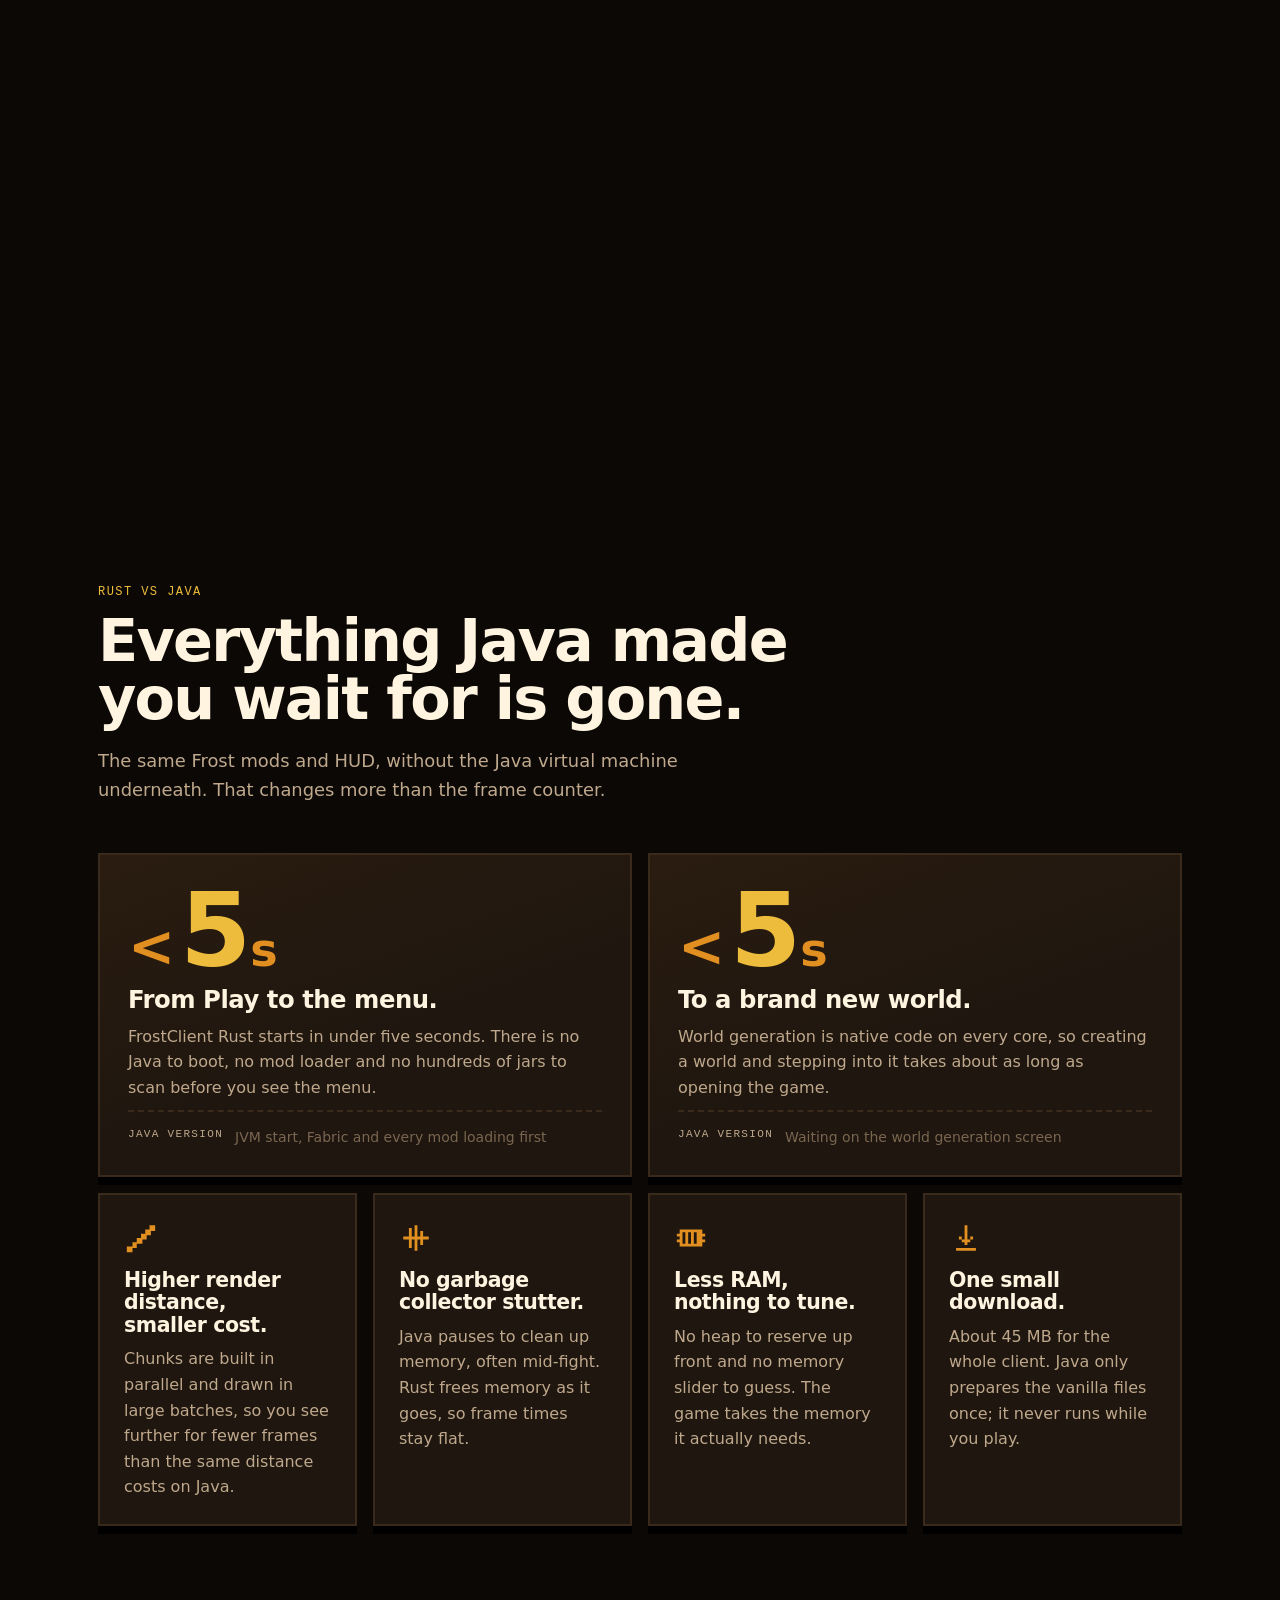
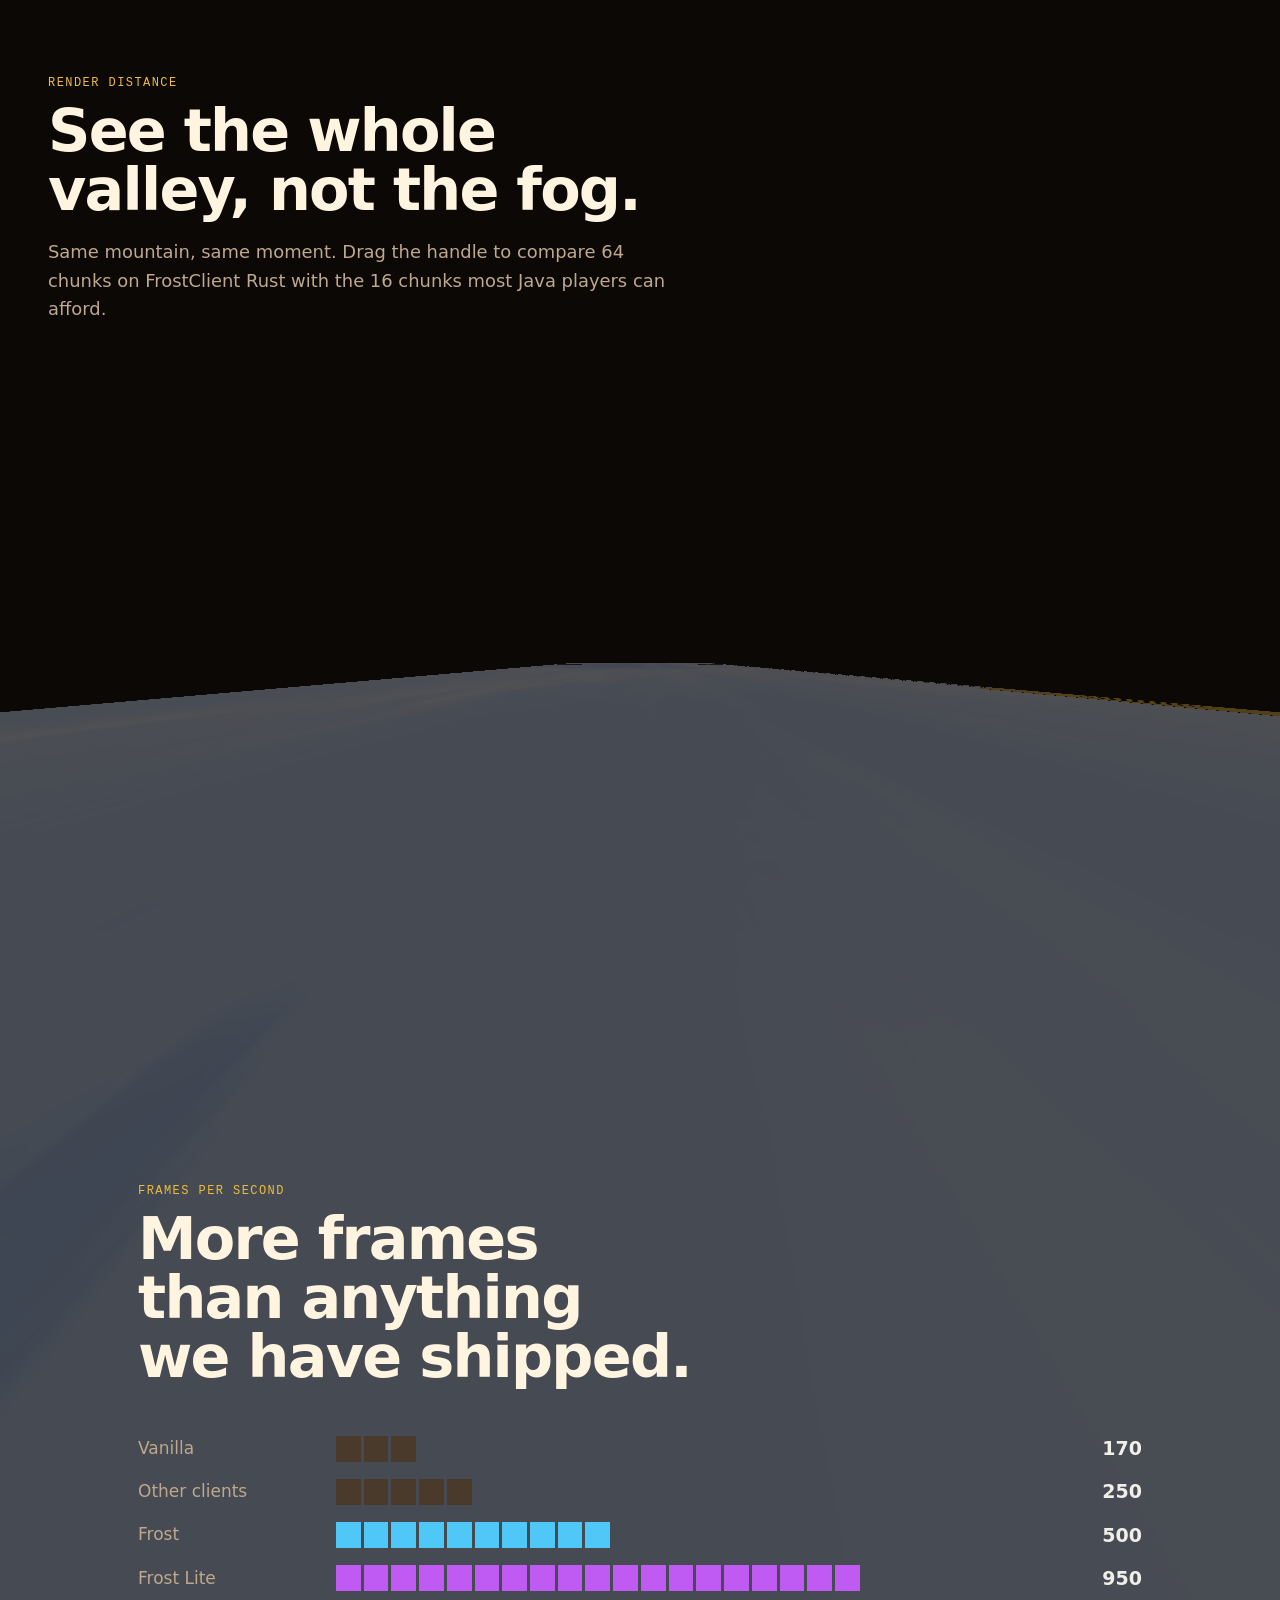
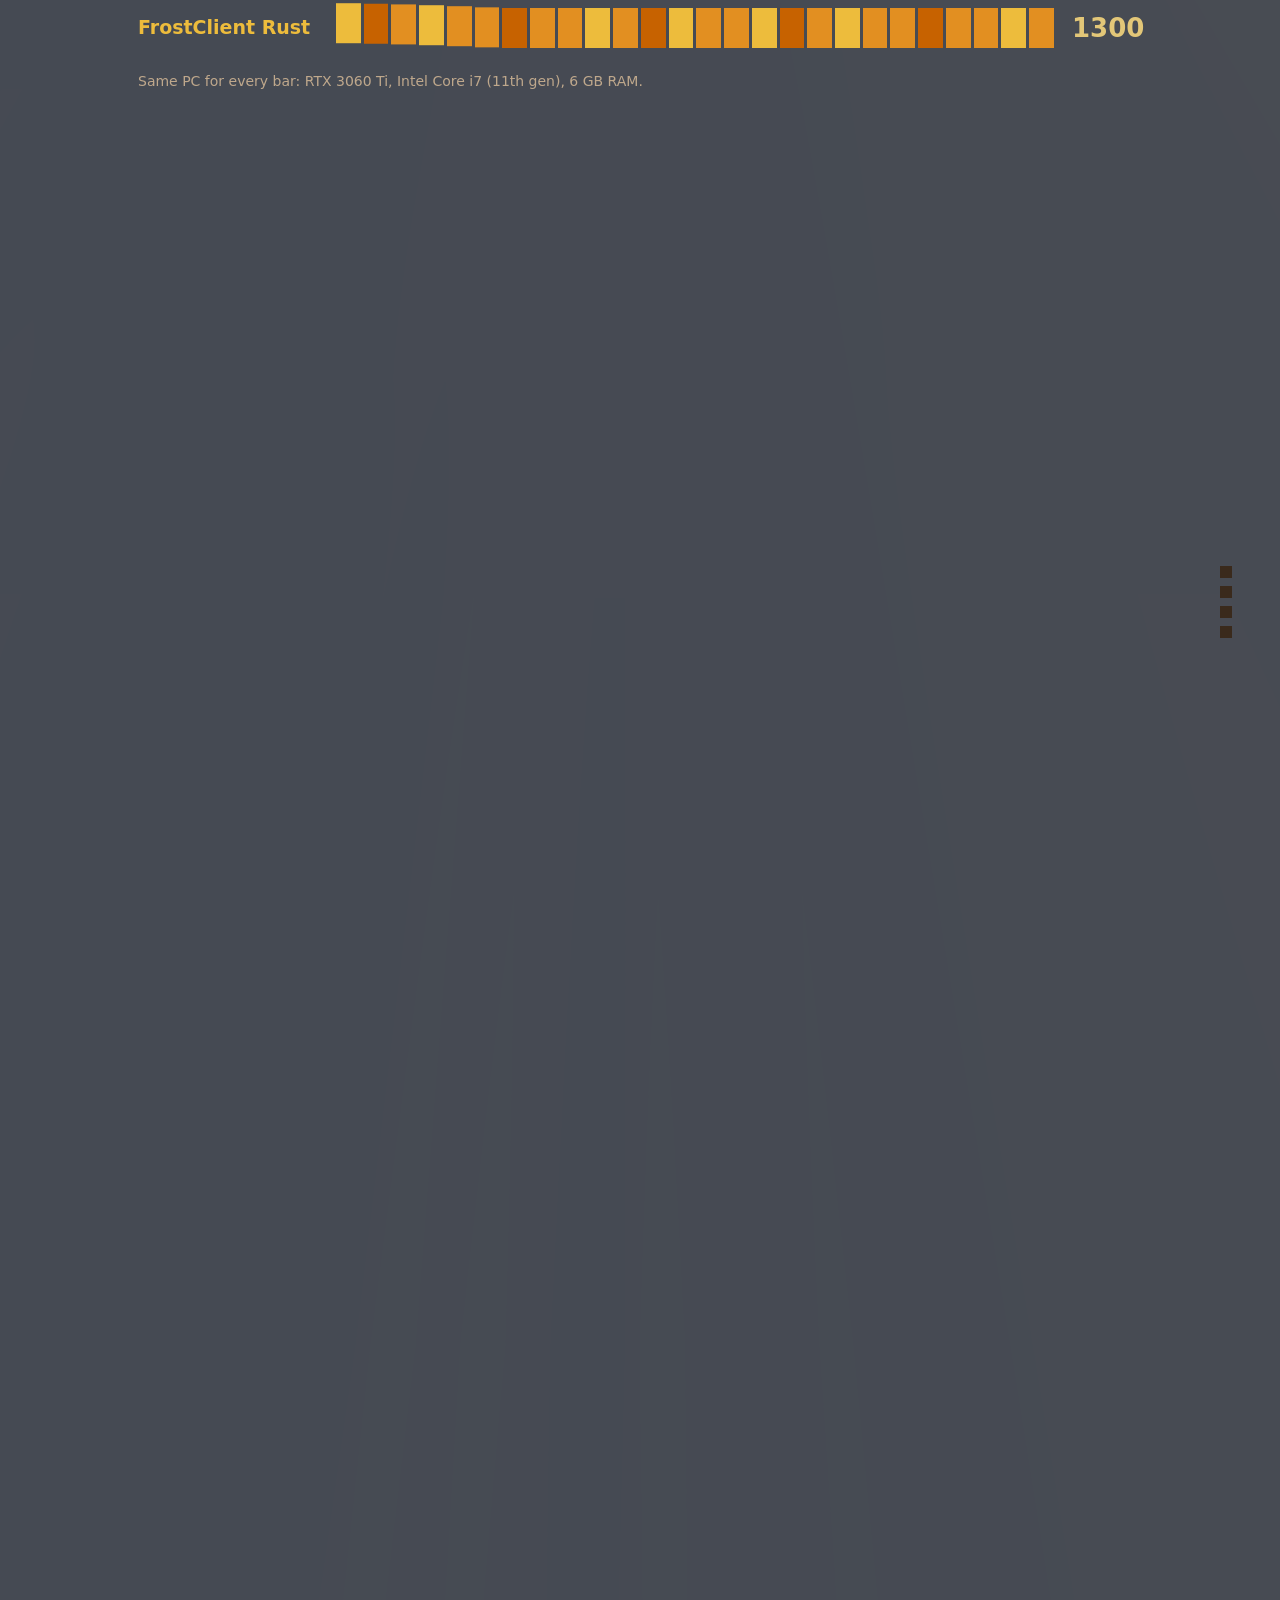
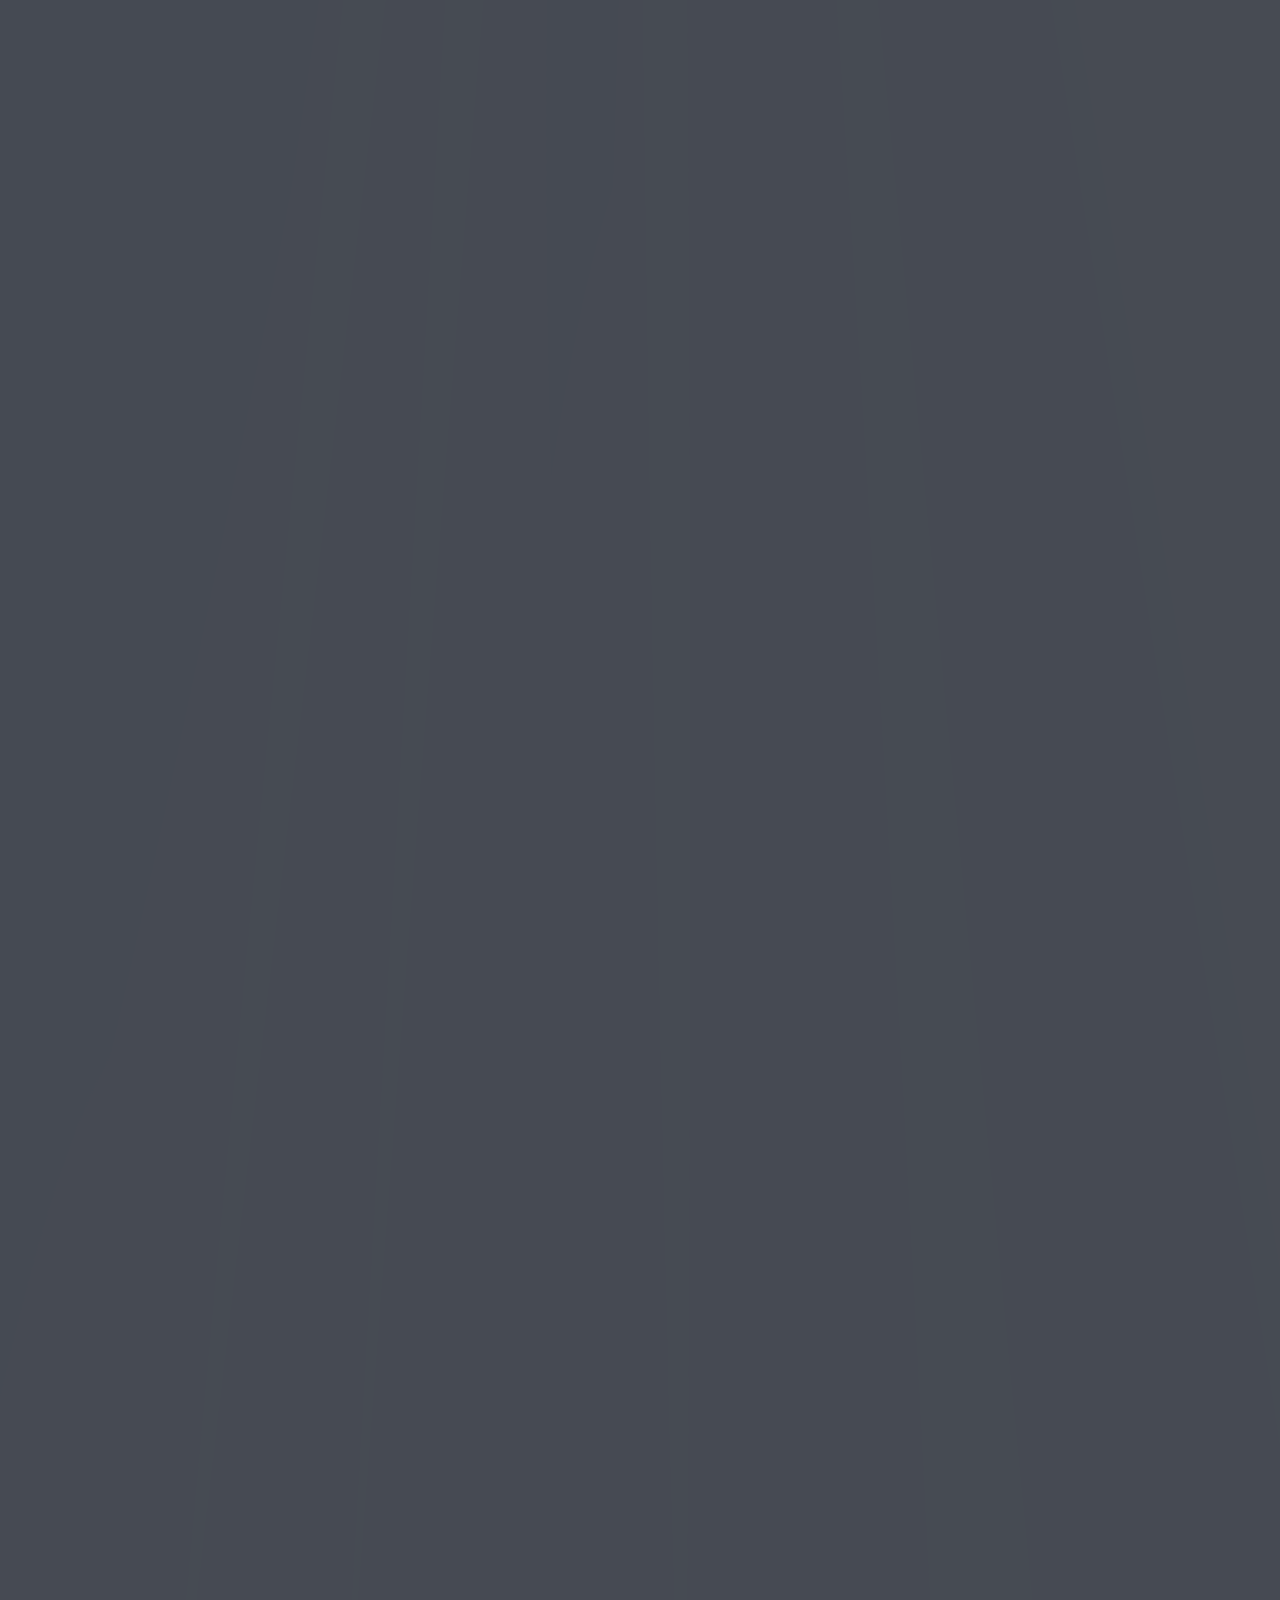
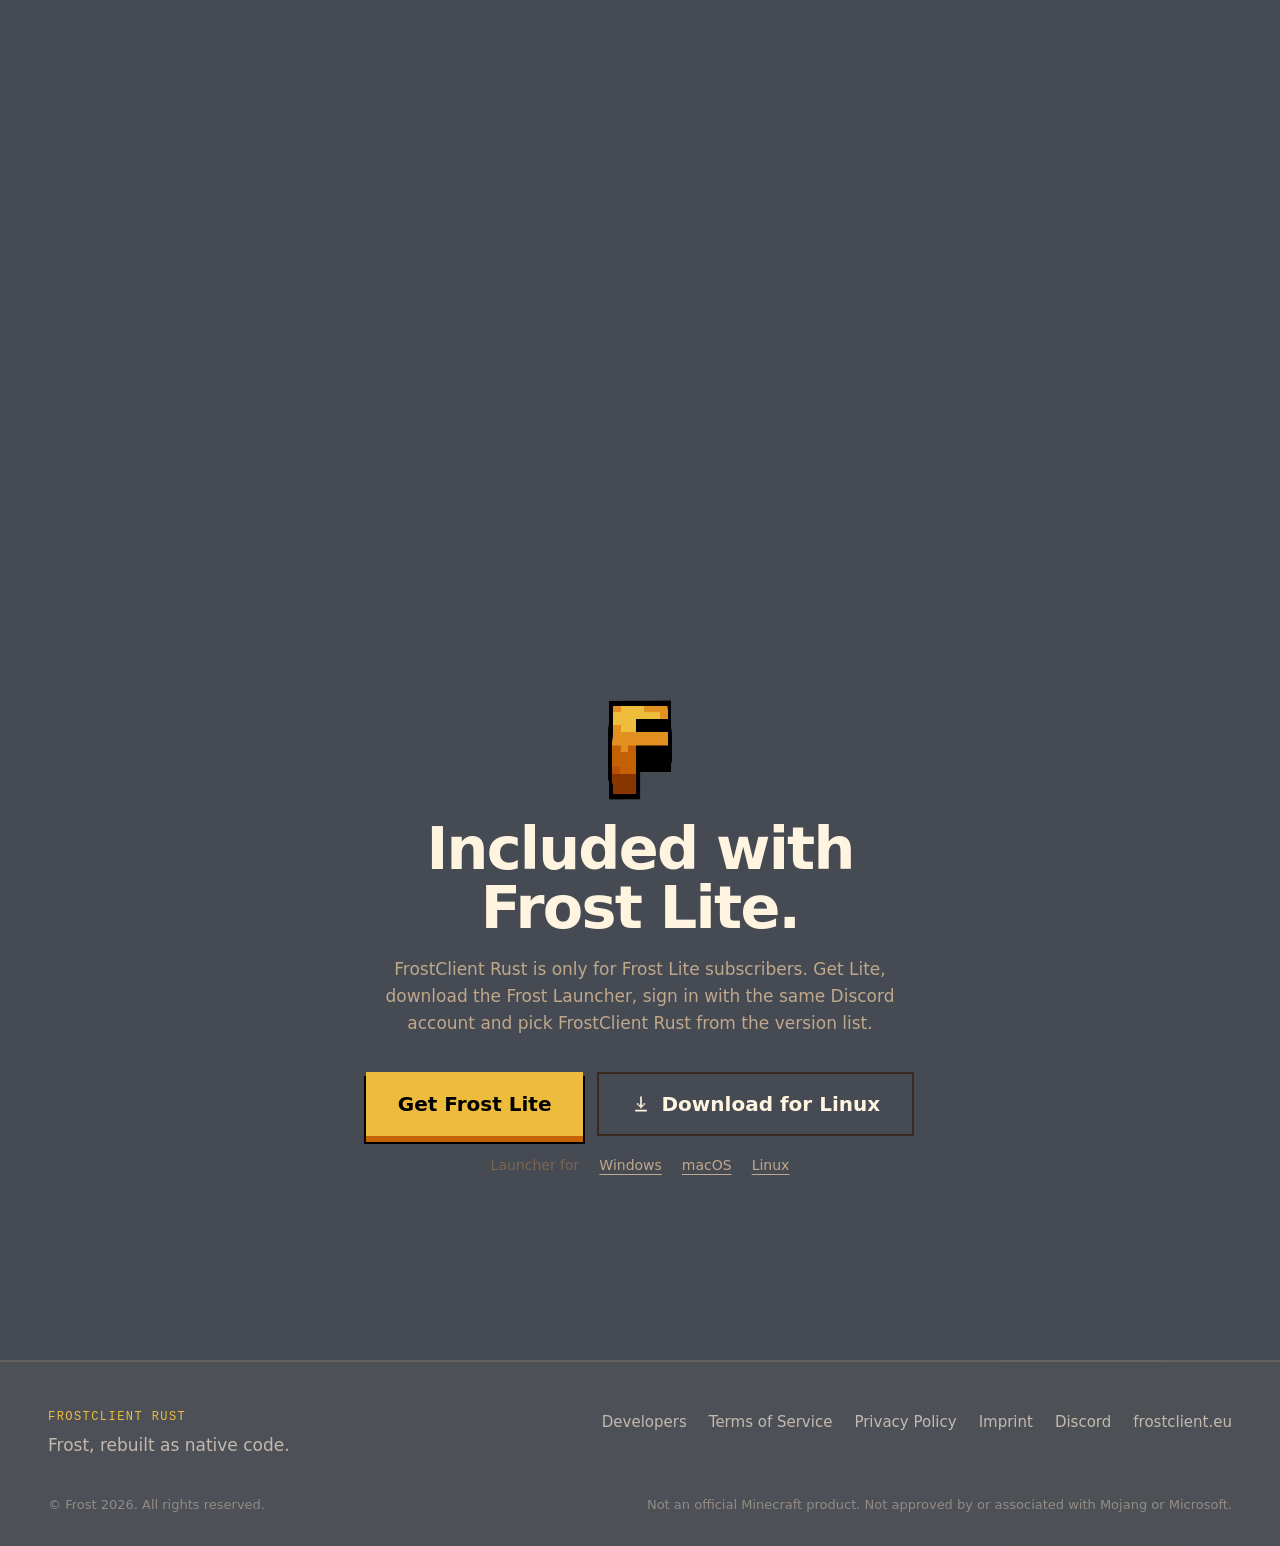
==== commit 3b2d33c5: "update" ====
--- a/index.html
+++ b/index.html
@@ -4,8 +4,8 @@
 <meta charset="UTF-8"/>
 <meta http-equiv="Content-Security-Policy" content="default-src 'self'; script-src 'self'; style-src 'self' 'unsafe-inline' https://fonts.googleapis.com; img-src 'self' data:; font-src 'self' https://fonts.gstatic.com; connect-src 'self'; object-src 'none'; base-uri 'self'; form-action 'self'"/>
 <meta name="viewport" content="width=device-width, initial-scale=1.0"/>
-<title>FrostClient Rust | Coming Soon</title>
-<meta name="description" content="FrostClient Rust, the first PvP client written in Rust, is coming soon to Frost Lite."/>
+<title>FrostClient Rust | The First PvP Client Written in Rust</title>
+<meta name="description" content="FrostClient Rust is the first PvP client written in Rust: native code, no Java, the Frost mods and HUD you know."/>
 <meta name="theme-color" content="#0b0806"/>
 <link rel="icon" type="image/png" href="favicon.png">
 <link rel="apple-touch-icon" href="apple-touch-icon.png">
@@ -14,65 +14,156 @@
 <link rel="stylesheet" href="https://fonts.googleapis.com/css2?family=Bricolage+Grotesque:opsz,wght@12..96,700;12..96,800&family=IBM+Plex+Mono:wght@500&family=Onest:wght@400;500;700&display=swap">
 <link rel="stylesheet" href="style.css">
 </head>
-<body class="soon-page">
+<body>
 <header class="nav" id="nav">
   <div class="nav-inner">
-    <a class="brand" href="/" aria-label="FrostClient Rust">
+    <a class="brand" href="#top" aria-label="FrostClient Rust, back to top">
       <img src="rust_logo.png" alt="" width="34" height="34">
       <span>FrostClient <b>Rust</b></span>
     </a>
-    <a class="nav-cta" href="https://discord.gg/Kn8ydsABU8" rel="noopener">Join Discord</a>
+    <nav class="nav-links" aria-label="Sections">
+      <span class="nav-mark" aria-hidden="true"></span>
+      <a href="#why" data-section="why">Why Rust</a>
+      <a href="#view" data-section="view">View</a>
+      <a href="#fps" data-section="fps">FPS</a>
+      <a href="#tour" data-section="tour">Tour</a>
+    </nav>
+    <a class="nav-cta" href="https://store.frostclient.eu/lite">Get Lite</a>
   </div>
 </header>
-<main class="stage" id="top">
-  <canvas class="pixels" id="pixels" aria-hidden="true"></canvas>
-  <section class="soon" aria-label="FrostClient Rust is coming soon">
-    <div class="logo-wrap">
-      <img class="logo" id="logo" src="rust_logo.png" width="1024" height="1024" alt="FrostClient Rust logo">
+
+<main id="top">
+  <section class="stage" id="hero" aria-label="FrostClient Rust">
+    <canvas class="pixels" id="pixels" aria-hidden="true"></canvas>
+    <div class="hero">
+      <div class="logo-wrap">
+        <img class="logo" id="logo" src="rust_logo.png" width="1024" height="1024" alt="FrostClient Rust logo">
+      </div>
+      <h1 class="hero-title" id="heroTitle">The first PvP client written in <span class="hl">Rust.</span></h1>
+      <div class="hero-foot">
+      <p class="hero-sub">Frost, rebuilt as native code. No Java underneath, no stutter in the middle of a fight.</p>
+      <div class="hero-actions">
+        <a class="btn btn-main" href="https://store.frostclient.eu/lite">Get Frost Lite</a>
+        <a class="btn btn-line js-dl" href="https://cdn.frostclient.eu/get/Frost-Launcher-win.exe">
+          <svg viewBox="0 0 24 24" aria-hidden="true"><path d="M11 3h2v10h2v-2h2v2h-2v2h-2v2h-2v-2H9v-2H7v-2h2v2h2zM5 19h14v2H5z" fill="currentColor"/></svg>
+          <span>I have Lite</span>
+        </a>
+      </div>
+      <p class="hero-note">FrostClient Rust is part of the Frost Lite subscription.</p>
+      </div>
     </div>
-    <div class="soon-word" id="soonWord" role="img" aria-label="Soon"></div>
-    <h1 class="soon-title" id="soonTitle">First PvP client written in <span class="hl">Rust.</span></h1>
-    <div class="count" id="count" data-to="2026-11-20T18:00:00+01:00" role="timer" aria-label="Time until release">
-      <div class="count-cell"><b data-unit="d">0</b><span class="label">Days</span></div>
-      <div class="count-cell"><b data-unit="h">00</b><span class="label">Hours</span></div>
-      <div class="count-cell"><b data-unit="m">00</b><span class="label">Minutes</span></div>
-      <div class="count-cell"><b data-unit="s">00</b><span class="label">Seconds</span></div>
+  </section>
+
+  <section class="why" id="why">
+    <p class="label">Rust vs Java</p>
+    <h2 class="split">Everything Java made you wait for is gone.</h2>
+    <p class="why-sub">The same Frost mods and HUD, without the Java virtual machine underneath. That changes more than the frame counter.</p>
+    <div class="why-grid">
+      <article class="perk perk-big">
+        <p class="perk-stat"><span class="num" data-to="5">5</span><span class="unit">s</span></p>
+        <h3>From Play to the menu.</h3>
+        <p>FrostClient Rust starts in under five seconds. There is no Java to boot, no mod loader and no hundreds of jars to scan before you see the menu.</p>
+        <p class="vs"><span>Java version</span>JVM start, Fabric and every mod loading first</p>
+      </article>
+      <article class="perk perk-big">
+        <p class="perk-stat"><span class="num" data-to="5">5</span><span class="unit">s</span></p>
+        <h3>To a brand new world.</h3>
+        <p>World generation is native code on every core, so creating a world and stepping into it takes about as long as opening the game.</p>
+        <p class="vs"><span>Java version</span>Waiting on the world generation screen</p>
+      </article>
+      <article class="perk">
+        <svg class="perk-icon" viewBox="0 0 24 24" aria-hidden="true"><path d="M2 18h4v-3h3v-3h3V9h3V6h3V3h4v4h-3v3h-3v3h-3v3H9v3H6v3H2z" fill="currentColor"/></svg>
+        <h3>Higher render distance, smaller cost.</h3>
+        <p>Chunks are built in parallel and drawn in large batches, so you see further for fewer frames than the same distance costs on Java.</p>
+      </article>
+      <article class="perk">
+        <svg class="perk-icon" viewBox="0 0 24 24" aria-hidden="true"><path d="M3 11h4V5h2v6h2V3h2v8h2V7h2v4h4v2h-4v4h-2v-4h-2v8h-2v-8H9v6H7v-6H3z" fill="currentColor"/></svg>
+        <h3>No garbage collector stutter.</h3>
+        <p>Java pauses to clean up memory, often mid-fight. Rust frees memory as it goes, so frame times stay flat.</p>
+      </article>
+      <article class="perk">
+        <svg class="perk-icon" viewBox="0 0 24 24" aria-hidden="true"><path d="M4 6h16v12H4zm2 2v8h2V8zm4 0v8h2V8zm4 0v8h2V8zM2 9h2v2H2zm0 4h2v2H2zm18-4h2v2h-2zm0 4h2v2h-2z" fill="currentColor"/></svg>
+        <h3>Less RAM, nothing to tune.</h3>
+        <p>No heap to reserve up front and no memory slider to guess. The game takes the memory it actually needs.</p>
+      </article>
+      <article class="perk">
+        <svg class="perk-icon" viewBox="0 0 24 24" aria-hidden="true"><path d="M11 3h2v10h2v-2h2v2h-2v2h-2v2h-2v-2H9v-2H7v-2h2v2h2zM5 19h14v2H5z" fill="currentColor"/></svg>
+        <h3>One small download.</h3>
+        <p>About 45 MB for the whole client. Java only prepares the vanilla files once; it never runs while you play.</p>
+      </article>
     </div>
-    <p class="count-note" id="countNote">Releasing Friday, 20 November</p>
-    <div class="hero-actions">
-      <a class="btn btn-main" href="https://discord.gg/Kn8ydsABU8" rel="noopener">Get notified on Discord</a>
-      <a class="btn btn-line" href="#teaser" id="watchTeaser">
-        <svg viewBox="0 0 24 24" aria-hidden="true"><path d="M6 4h2v2h3v2h3v2h3v4h-3v2h-3v2h-3v2H6z" fill="currentColor"/></svg>
-        <span>Watch teaser</span>
-      </a>
-      <a class="btn btn-line" href="https://store.frostclient.eu/lite">
-        <svg viewBox="0 0 24 24" aria-hidden="true"><path d="M12 2h2v2h2v2h2v2h-2v2h-2v2h-2v-2h-2V8H8V6h2V4h2zm-8 12h2v2h2v2h2v2H8v-2H6v-2H4zm14 0h2v2h-2v2h-2v2h-2v-2h2v-2h2z" fill="currentColor"/></svg>
-        <span>See Frost Lite</span>
+  </section>
+
+  <section class="view" id="view">
+    <p class="label">Render distance</p>
+    <h2 class="split">See the whole valley, not the fog.</h2>
+    <p class="view-sub">Same mountain, same moment. Drag the handle to compare 64 chunks on FrostClient Rust with the 16 chunks most Java players can afford.</p>
+    <div class="compare" id="compare" style="--cut:50%">
+      <img class="compare-img" src="img/rd-rust.jpg" width="1920" height="1080" alt="View from a snowy peak at 64 chunks: lakes, autumn forests and hills to the horizon">
+      <div class="compare-top"><img class="compare-img" src="img/rd-java.jpg" width="1920" height="1080" alt="The same view at 16 chunks: the land ends in fog close to the mountain"></div>
+      <span class="compare-tag tag-java"><b>16 chunks</b>Java</span>
+      <span class="compare-tag tag-rust"><b>64 chunks</b>FrostClient Rust</span>
+      <div class="compare-line" aria-hidden="true"><span class="compare-knob"><svg viewBox="0 0 24 24"><path d="M9 6H7v2H5v2H3v4h2v2h2v2h2zm6 0v12h2v-2h2v-2h2v-4h-2V8h-2V6z" fill="currentColor"/></svg></span></div>
+      <input class="compare-range" type="range" min="0" max="100" value="50" aria-label="Compare 16 and 64 chunks">
+    </div>
+  </section>
+
+  <section class="fps" id="fps">
+    <p class="label">Frames per second</p>
+    <h2 class="split">More frames than anything we have shipped.</h2>
+    <div class="chart" role="img" aria-label="Average FPS on the same PC: Vanilla 170, other PvP clients 250, Frost 500, Frost Lite 950, FrostClient Rust 1300">
+      <div class="row" data-fps="170"><span class="name">Vanilla</span><div class="blocks"></div><span class="val"><b>170</b></span></div>
+      <div class="row" data-fps="250"><span class="name">Other clients</span><div class="blocks"></div><span class="val"><b>250</b></span></div>
+      <div class="row row-frost" data-fps="500"><span class="name">Frost</span><div class="blocks"></div><span class="val"><b>500</b></span></div>
+      <div class="row row-lite" data-fps="950"><span class="name">Frost Lite</span><div class="blocks"></div><span class="val"><b>950</b></span></div>
+      <div class="row row-rust" data-fps="1300"><span class="name">FrostClient Rust</span><div class="blocks"></div><span class="val"><b>1300</b></span></div>
+    </div>
+    <p class="rig">Same PC for every bar: RTX 3060 Ti, Intel Core i7 (11th gen), 6 GB RAM.</p>
+  </section>
+
+  <section class="tour-stage" id="tour" aria-label="FrostClient Rust tour">
+    <div class="tour">
+      <figure class="frame" data-step="0">
+        <img src="img/world.jpg" width="1920" height="1080" alt="Standing on a snowy peak with the Frost HUD: ping, CPS, coordinates, minimap, keystrokes and armour status">
+        <figcaption><span class="label">01 · HUD</span><strong>Your HUD, same as always.</strong><span>Keystrokes, CPS, coordinates, armour, ping and the minimap, in the spots you put them.</span></figcaption>
+      </figure>
+      <figure class="frame" data-step="1">
+        <img src="img/mods.jpg" width="1920" height="1080" alt="Frost mod menu in grid view">
+        <figcaption><span class="label">02 · Right Shift</span><strong>The menu you know.</strong><span>Right Shift opens the Frost mod menu with search, filters, and grid or list view.</span></figcaption>
+      </figure>
+      <figure class="frame" data-step="2">
+        <img src="img/zoom.jpg" width="1920" height="1080" alt="Zoom mod settings page with sliders and a keybind">
+        <figcaption><span class="label">03 · Settings</span><strong>Tune every mod.</strong><span>Sliders, switches, colours and keybinds for each mod, saved just like in Frost.</span></figcaption>
+      </figure>
+      <figure class="frame" data-step="3">
+        <img src="img/friends.jpg" width="1920" height="1080" alt="Frost friends list with a party, online friends and a chat">
+        <figcaption><span class="label">04 · Friends</span><strong>Friends and parties, built in.</strong><span>See who is online and where, chat, start a party and pull everyone onto the same server.</span></figcaption>
+      </figure>
+      <div class="tiles" aria-hidden="true"></div>
+      <div class="tour-progress" aria-hidden="true"><i></i><i></i><i></i><i></i></div>
+    </div>
+  </section>
+
+  <section class="get" id="get">
+    <img class="get-logo" src="rust_logo.png" width="1024" height="1024" alt="">
+    <h2 class="split">Included with Frost Lite.</h2>
+    <p>FrostClient Rust is only for Frost Lite subscribers. Get Lite, download the Frost Launcher, sign in with the same Discord account and pick FrostClient Rust from the version list.</p>
+    <div class="get-actions">
+      <a class="btn btn-main btn-big magnet" href="https://store.frostclient.eu/lite">Get Frost Lite</a>
+      <a class="btn btn-line btn-big js-dl" href="https://cdn.frostclient.eu/get/Frost-Launcher-win.exe">
+        <svg viewBox="0 0 24 24" aria-hidden="true"><path d="M11 3h2v10h2v-2h2v2h-2v2h-2v2h-2v-2H9v-2H7v-2h2v2h2zM5 19h14v2H5z" fill="currentColor"/></svg>
+        <span class="js-dl-label">Download for Windows</span>
       </a>
     </div>
+    <p class="os"><span>Launcher for</span><a href="https://cdn.frostclient.eu/get/Frost-Launcher-win.exe">Windows</a><a href="https://cdn.frostclient.eu/get/Frost-Launcher-mac.dmg">macOS</a><a href="https://cdn.frostclient.eu/get/Frost-Launcher-linux.AppImage">Linux</a></p>
   </section>
 </main>
-<section class="teaser" id="teaser" aria-labelledby="teaserTitle">
-  <p class="label">Teaser</p>
-  <h2 class="teaser-title" id="teaserTitle">See it in <span class="hl">motion.</span></h2>
-  <div class="teaser-dim" id="teaserDim" aria-hidden="true"></div>
-  <div class="player" id="player" tabindex="-1">
-    <video class="player-video" id="playerVideo" src="teaser.mp4#t=0.1" preload="metadata" playsinline></video>
-    <button type="button" class="player-big" id="playerBig" aria-label="Play teaser"><svg viewBox="0 0 24 24" aria-hidden="true"><path d="M6 4h2v2h3v2h3v2h3v4h-3v2h-3v2h-3v2H6z" fill="currentColor"/></svg></button>
-    <div class="player-bar">
-      <button type="button" class="player-btn" id="playerToggle" aria-label="Play"><svg viewBox="0 0 24 24" aria-hidden="true"><path class="i-play" d="M6 4h2v2h3v2h3v2h3v4h-3v2h-3v2h-3v2H6z" fill="currentColor"/><path class="i-pause" d="M6 5h4v14H6zm8 0h4v14h-4z" fill="currentColor"/></svg></button>
-      <span class="player-time" id="playerTime">0:00</span>
-      <div class="player-track" id="playerTrack" role="slider" tabindex="0" aria-label="Seek" aria-valuemin="0" aria-valuemax="100" aria-valuenow="0"><div class="player-buffer" id="playerBuffer"></div><div class="player-fill" id="playerFill"></div><div class="player-knob" id="playerKnob"></div></div>
-      <span class="player-time" id="playerDur">0:00</span>
-      <div class="player-vol"><button type="button" class="player-btn" id="playerMute" aria-label="Mute"><svg viewBox="0 0 24 24" aria-hidden="true"><path d="M3 9h4l2-2h2v10H9l-2-2H3z" fill="currentColor"/><path class="i-vol" d="M14 9h2v6h-2zm3-3h2v12h-2z" fill="currentColor"/><path class="i-muted" d="M14 9h2v2h2V9h2v2h-2v2h2v2h-2v-2h-2v2h-2v-2h2v-2h-2z" fill="currentColor"/></svg></button><input type="range" class="player-vol-range" id="playerVol" min="0" max="100" step="5" value="100" aria-label="Volume"><span class="player-vol-pct" id="playerVolPct">100%</span></div>
-      <button type="button" class="player-btn" id="playerFull" aria-label="Fullscreen"><svg viewBox="0 0 24 24" aria-hidden="true"><path d="M3 3h6v2H5v4H3zm12 0h6v6h-2V5h-4zM3 15h2v4h4v2H3zm16 0h2v6h-6v-2h4z" fill="currentColor"/></svg></button>
-    </div>
-  </div>
-</section>
+
 <footer class="foot">
   <div class="foot-top">
     <p class="credit"><span class="label">FrostClient Rust</span><span>Frost, rebuilt as native code.</span></p>
     <nav class="foot-links" aria-label="Frost links">
+      <a href="/developer">Developers</a>
       <a href="/terms">Terms of Service</a>
       <a href="/privacy">Privacy Policy</a>
       <a href="/imprint">Imprint</a>
@@ -85,8 +176,8 @@
 <script src="vendor/gsap.min.js"></script>
 <script src="vendor/ScrollTrigger.min.js"></script>
 <script src="vendor/SplitText.min.js"></script>
+<div class="wipe" aria-hidden="true"></div>
 <script src="page.js"></script>
-<script src="soon.js"></script>
-<script src="player.js"></script>
+<script src="main.js"></script>
 </body>
 </html>
--- a/style.css
+++ b/style.css
@@ -96,7 +96,7 @@
 .fps{max-width:1100px;margin:0 auto;padding:clamp(90px,12vw,150px) var(--gutter) 60px}
 h2{font:800 clamp(34px,4.6vw,64px)/1 var(--display);letter-spacing:-.03em;margin-top:12px;max-width:18ch;text-wrap:balance}
 .chart{margin-top:48px;display:flex;flex-direction:column;gap:16px}
-.row{display:grid;grid-template-columns:140px 1fr 70px;align-items:center;gap:18px}
+.row{display:grid;grid-template-columns:180px 1fr 70px;align-items:center;gap:18px}
 .name{color:var(--muted);font-weight:500}
 .blocks{display:flex;gap:3px;height:26px}
 .blocks i{flex:0 0 calc((100% - 25*3px)/26);background:#4a3a2c}
@@ -145,6 +145,17 @@
 .doc-body li::before{content:"";position:absolute;left:2px;top:.62em;width:8px;height:8px;background:var(--amber)}
 .doc-body a{color:var(--sun);text-underline-offset:3px}
 .doc-body strong{color:var(--cream)}
+.doc-body pre{margin:16px 0 0;background:var(--panel);border:2px solid var(--edge);box-shadow:0 6px 0 #000;padding:16px 18px;overflow-x:auto;font:500 13.5px/1.6 var(--label);color:var(--cream)}
+.doc-body code{font:500 .88em/1 var(--label);color:var(--sun)}
+.doc-body pre code{font:inherit;color:inherit}
+.doc-body h3{font:700 19px/1.3 var(--body);margin:30px 0 10px;color:var(--cream)}
+.doc-table{margin:16px 0 0;overflow-x:auto;border:2px solid var(--edge);box-shadow:0 6px 0 #000;background:var(--panel)}
+.doc-table table{width:100%;border-collapse:collapse;font-size:15px}
+.doc-table th,.doc-table td{text-align:left;padding:12px 16px;border-bottom:2px solid var(--edge);vertical-align:top;color:#e6d6c0}
+.doc-table th{font:500 12px/1.2 var(--label);letter-spacing:.12em;text-transform:uppercase;color:var(--sun)}
+.doc-table tr:last-child td{border-bottom:0}
+.doc-body .fine{margin-top:48px;padding-top:18px;border-top:2px solid var(--edge);font-size:14px;color:var(--faint)}
+.doc-body .fine a{color:var(--muted)}
 .info-block{background:var(--panel);border:2px solid var(--edge);box-shadow:0 6px 0 #000;padding:22px 24px;margin-bottom:20px}
 .info-label{font:500 12px/1.2 var(--label);letter-spacing:.12em;text-transform:uppercase;color:var(--sun);margin-bottom:10px}
 .lost{min-height:100vh;display:flex;flex-direction:column;align-items:center;justify-content:center;text-align:center;gap:18px;padding:120px var(--gutter) 60px}
@@ -174,66 +185,3 @@
 .toc{display:none}
 }
 @media (prefers-reduced-motion:reduce){html{scroll-behavior:auto}}
-.soon-page{min-height:100vh;display:flex;flex-direction:column}
-.soon-page .stage{flex:1;display:flex;min-height:100vh;min-height:100svh}
-.soon{position:relative;z-index:2;flex:1;display:flex;flex-direction:column;align-items:center;justify-content:center;text-align:center;padding:120px var(--gutter) 64px}
-.soon .logo-wrap{width:clamp(88px,9vw,128px);margin-bottom:28px}
-.soon-word{display:grid;grid-template-columns:repeat(23,1fr);gap:clamp(3px,.5vw,6px);width:min(560px,84vw);margin-bottom:34px}
-.soon-word i{aspect-ratio:1;background:transparent}
-.soon-word i.on{background:var(--amber);box-shadow:0 4px 0 var(--deep)}
-.soon-word i.on:nth-child(3n){background:var(--sun)}
-.soon-word i.on:nth-child(7n){background:var(--rust)}
-.soon-title{font:800 clamp(36px,5.5vw,76px)/1 var(--display);letter-spacing:-.035em;max-width:16ch;text-wrap:balance}
-.soon-title .hl{color:var(--sun)}
-.soon-sub{margin-top:20px;max-width:46ch;color:var(--muted);font-size:clamp(16px,1.5vw,19px)}
-.soon-chips{display:flex;flex-wrap:wrap;justify-content:center;gap:10px;margin-top:30px}
-.soon-chips span{display:inline-flex;align-items:center;gap:8px;padding:9px 14px;border:2px solid var(--edge);background:var(--panel);font:500 14px/1 var(--body);color:var(--cream)}
-.soon-chips svg{width:16px;height:16px;color:var(--amber)}
-.soon .hero-actions{margin-top:34px}
-.soon-page .foot{position:relative;z-index:2}
-.soon-page .nav-inner{grid-template-columns:1fr auto}
-html.motion .soon-page .stage{height:auto;overflow:visible}
-.count{display:grid;grid-template-columns:repeat(4,minmax(0,1fr));gap:clamp(8px,1.4vw,16px);margin-top:36px;width:min(520px,88vw)}
-.count-cell{display:flex;flex-direction:column;align-items:center;gap:10px;padding:18px 8px 14px;background:var(--panel);border:2px solid var(--edge);box-shadow:0 6px 0 #000;overflow:hidden}
-.count-cell b{display:block;font:800 clamp(34px,5vw,56px)/1 var(--display);letter-spacing:-.03em;color:var(--sun);font-variant-numeric:tabular-nums}
-.count-cell .label{color:var(--muted);font-size:11px}
-.count-note{margin-top:16px;font:500 13px/1.2 var(--label);letter-spacing:.1em;text-transform:uppercase;color:var(--faint)}
-.teaser{position:relative;z-index:2;display:flex;flex-direction:column;align-items:center;text-align:center;gap:14px;padding:40px var(--gutter) 110px;scroll-margin-top:40px}
-.teaser-title{font:800 clamp(30px,4.2vw,56px)/1 var(--display);letter-spacing:-.03em;margin-bottom:22px}
-.teaser-title .hl{color:var(--sun)}
-.player{position:relative;width:min(1080px,100%);aspect-ratio:16/9;background:#000;border:2px solid var(--edge);box-shadow:0 10px 0 #000;overflow:hidden;outline:none}
-.teaser-dim{position:fixed;inset:0;z-index:0;background:rgba(5,3,2,.86);opacity:0;pointer-events:none;transition:opacity .6s ease}
-body.teaser-focus .teaser{z-index:100}
-body.teaser-focus .teaser-dim{opacity:1;pointer-events:auto;cursor:zoom-out}
-.player{z-index:1;transition:scale .7s cubic-bezier(.2,.8,.2,1)}
-body.teaser-focus .player{scale:1.07}
-@media (max-width:640px){body.teaser-focus .player{scale:1}}
-@media (prefers-reduced-motion:reduce){.teaser-dim,.player{transition:none}}
-.player-vol{flex:0 0 auto;display:flex;align-items:center;gap:8px}
-.player-vol-range{--vol:100%;width:86px;height:12px;margin:0;appearance:none;-webkit-appearance:none;background:linear-gradient(90deg,var(--sun) var(--vol),var(--panel) var(--vol));border:2px solid var(--edge);cursor:pointer}
-.player-vol-range::-webkit-slider-thumb{-webkit-appearance:none;width:12px;height:16px;background:var(--cream);border:0;box-shadow:0 3px 0 #000}
-.player-vol-range::-moz-range-thumb{width:12px;height:16px;background:var(--cream);border:0;border-radius:0;box-shadow:0 3px 0 #000}
-.player-vol-range:focus-visible{outline:2px solid var(--amber);outline-offset:2px}
-.player-vol-pct{min-width:4ch;font:500 13px/1 var(--label);letter-spacing:.06em;color:var(--muted);font-variant-numeric:tabular-nums;text-align:right}
-.player:fullscreen{width:100%;height:100%;aspect-ratio:auto;border:0;box-shadow:none}
-.player-video{position:absolute;inset:0;width:100%;height:100%;object-fit:contain;background:#000;cursor:pointer}
-.player-big{position:absolute;left:50%;top:50%;width:clamp(64px,8vw,96px);aspect-ratio:1;transform:translate(-50%,-50%);display:grid;place-items:center;border:0;cursor:pointer;background:var(--sun);color:#000;box-shadow:0 6px 0 var(--rust),0 6px 0 2px #000;transition:box-shadow .15s,background .2s,opacity .25s,transform .25s}
-.player-big:hover{background:var(--amber);box-shadow:0 3px 0 var(--deep),0 3px 0 2px #000}
-.player-big svg{width:58%;height:58%;margin-left:8%}
-.player.playing .player-big{opacity:0;pointer-events:none;transform:translate(-50%,-50%) scale(.8)}
-.player-bar{position:absolute;left:0;right:0;bottom:0;display:flex;align-items:center;gap:12px;padding:28px 14px 12px;background:linear-gradient(transparent,rgba(11,8,6,.92) 55%);transition:opacity .3s,transform .3s}
-.player.idle .player-bar{opacity:0;transform:translateY(12px);pointer-events:none}
-.player.idle{cursor:none}
-.player-btn{flex:0 0 auto;width:38px;height:38px;display:grid;place-items:center;border:2px solid var(--edge);background:var(--panel);color:var(--cream);cursor:pointer;transition:border-color .2s,color .2s,background .2s}
-.player-btn:hover{border-color:var(--amber);color:var(--sun)}
-.player-btn svg{width:20px;height:20px}
-.player .i-pause,.player.playing .i-play,.player .i-muted,.player.muted .i-vol{display:none}
-.player.playing .i-pause,.player.muted .i-muted{display:inline}
-.player-time{flex:0 0 auto;min-width:4ch;font:500 13px/1 var(--label);letter-spacing:.06em;color:var(--muted);font-variant-numeric:tabular-nums}
-.player-track{position:relative;flex:1;height:12px;background:var(--panel);border:2px solid var(--edge);cursor:pointer;touch-action:none}
-.player-buffer,.player-fill{position:absolute;left:0;top:0;bottom:0;width:0}
-.player-buffer{background:var(--edge)}
-.player-fill{background:var(--sun);box-shadow:inset 0 -3px 0 var(--rust)}
-.player-knob{position:absolute;top:50%;left:0;width:16px;height:16px;transform:translate(-50%,-50%);background:var(--cream);box-shadow:0 3px 0 #000;opacity:0;transition:opacity .2s}
-.player-track:hover .player-knob,.player-track:focus-visible .player-knob,.player-track.drag .player-knob{opacity:1}
-@media (max-width:640px){.player-bar{gap:8px;padding:22px 8px 8px}.player-btn{width:32px;height:32px}.player-btn svg{width:16px;height:16px}.player-time{font-size:11px;min-width:3.5ch}#playerDur{display:none}.player-vol-range{width:56px}.player-vol-pct{display:none}}
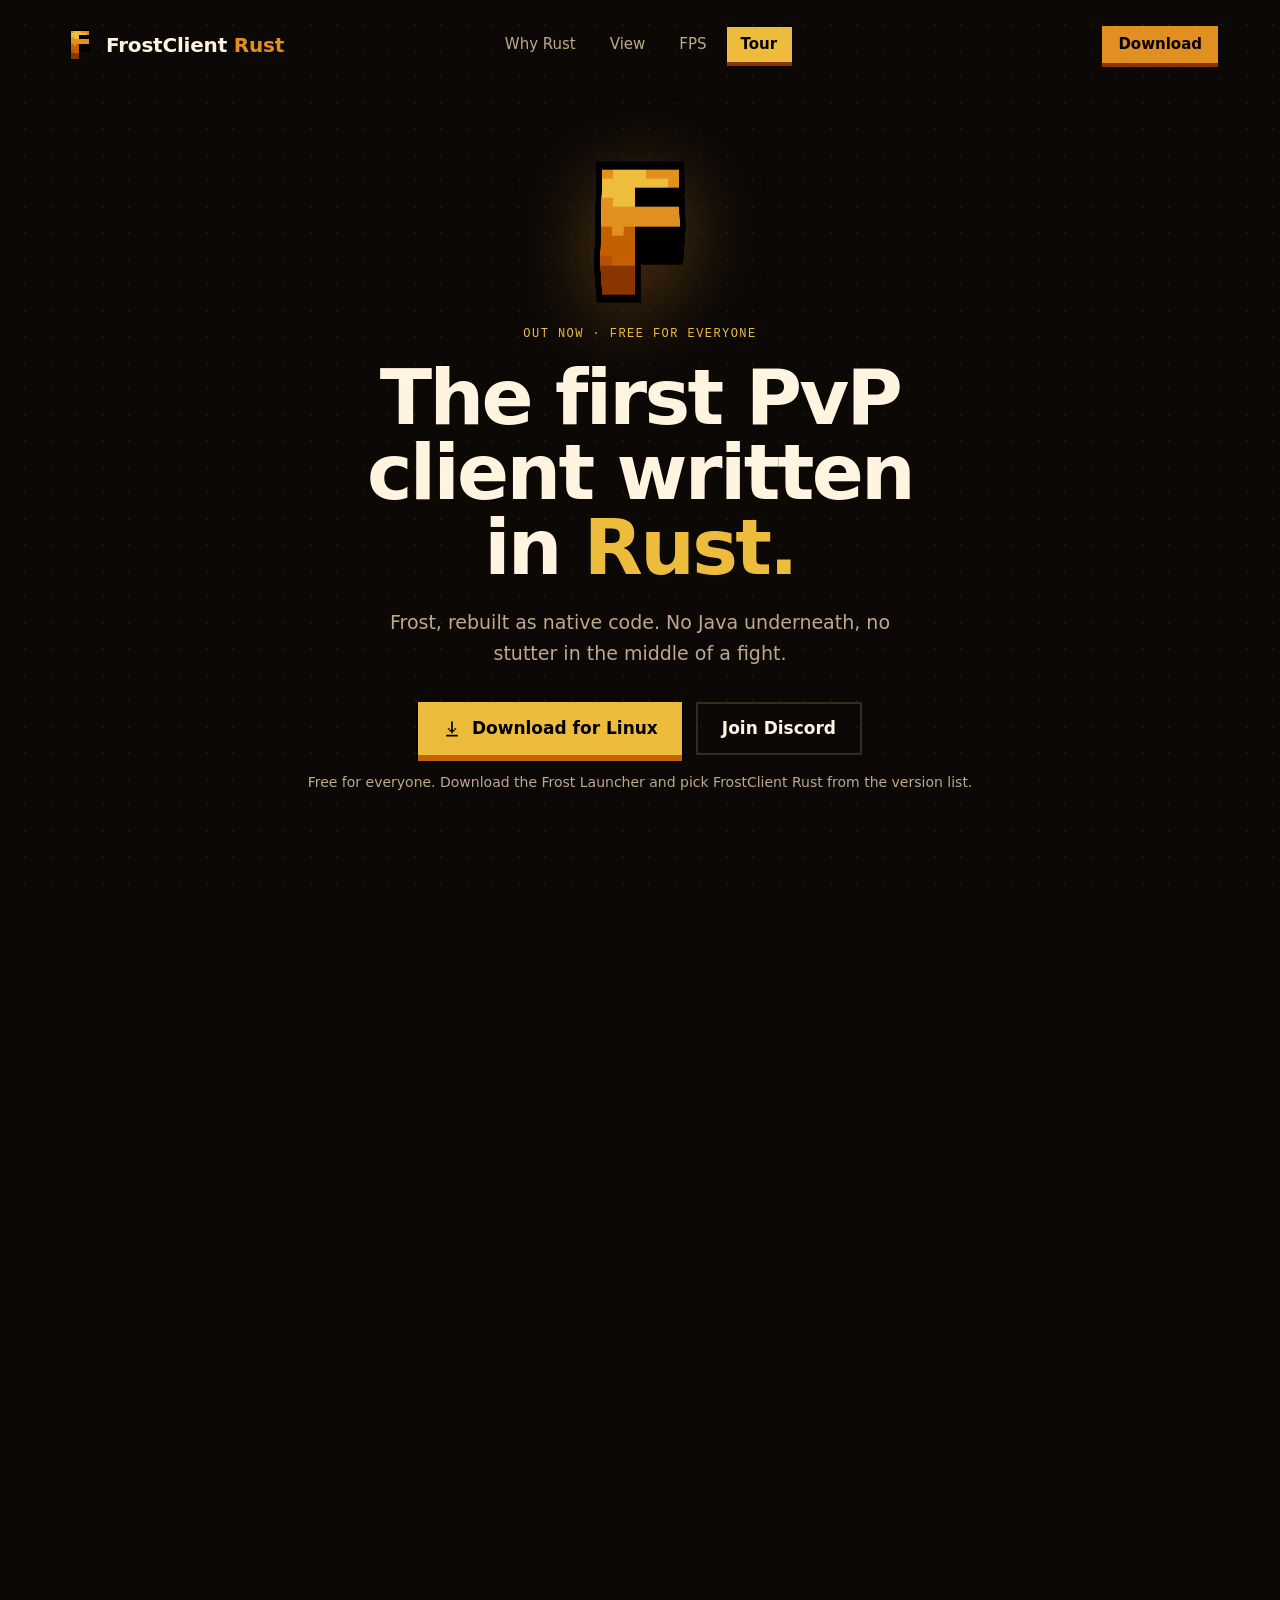
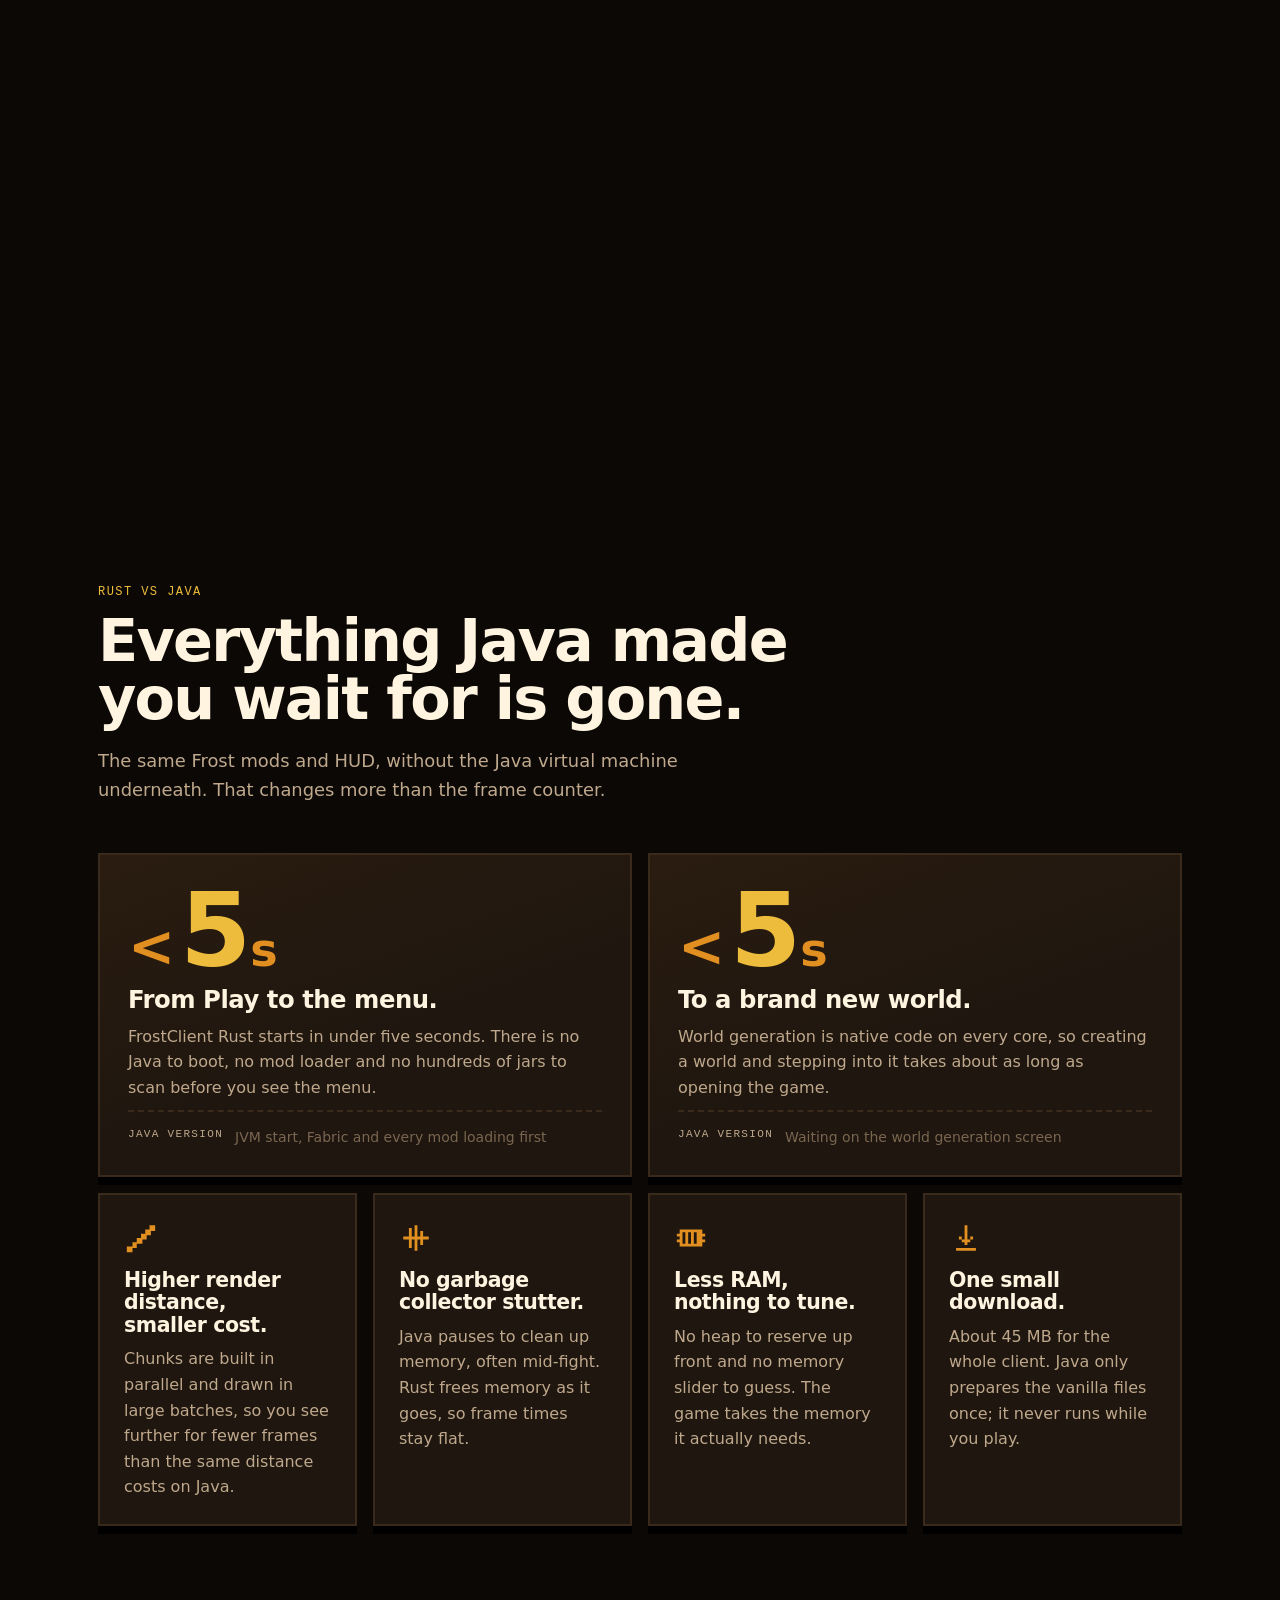
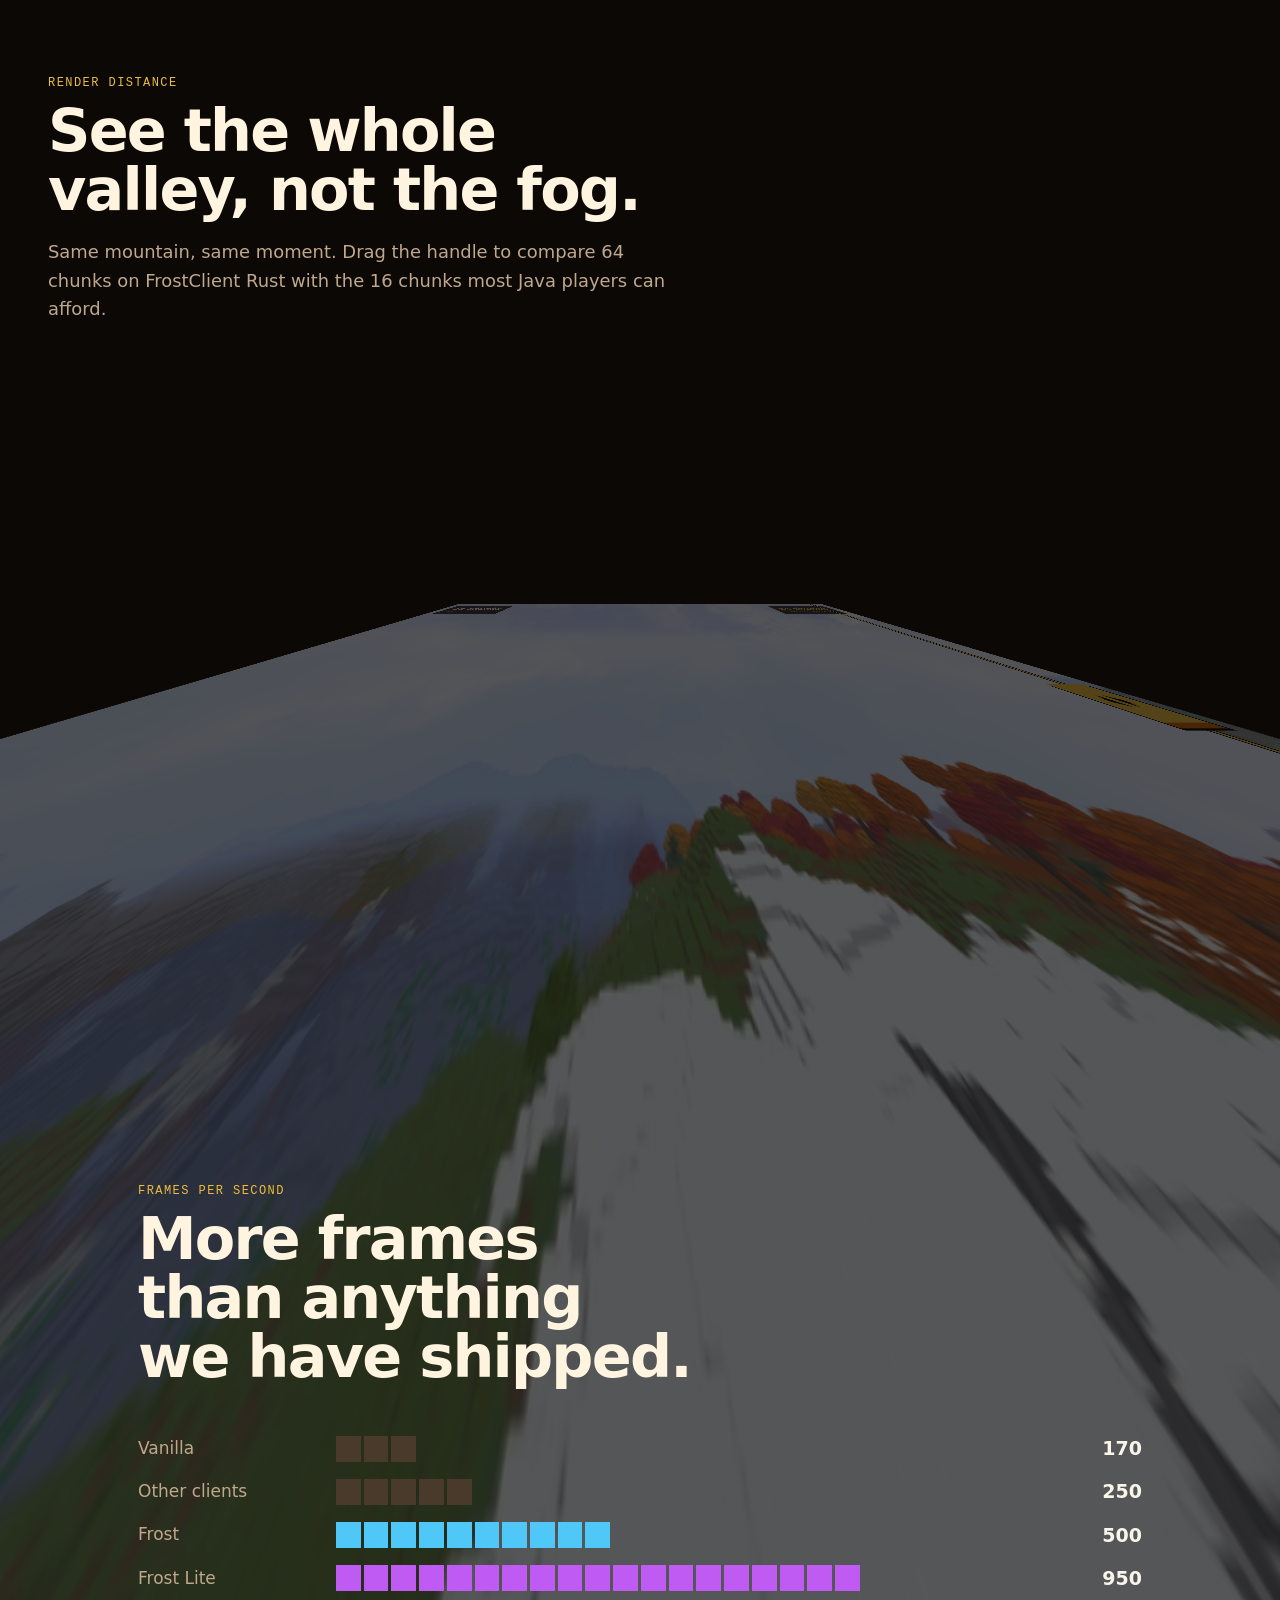
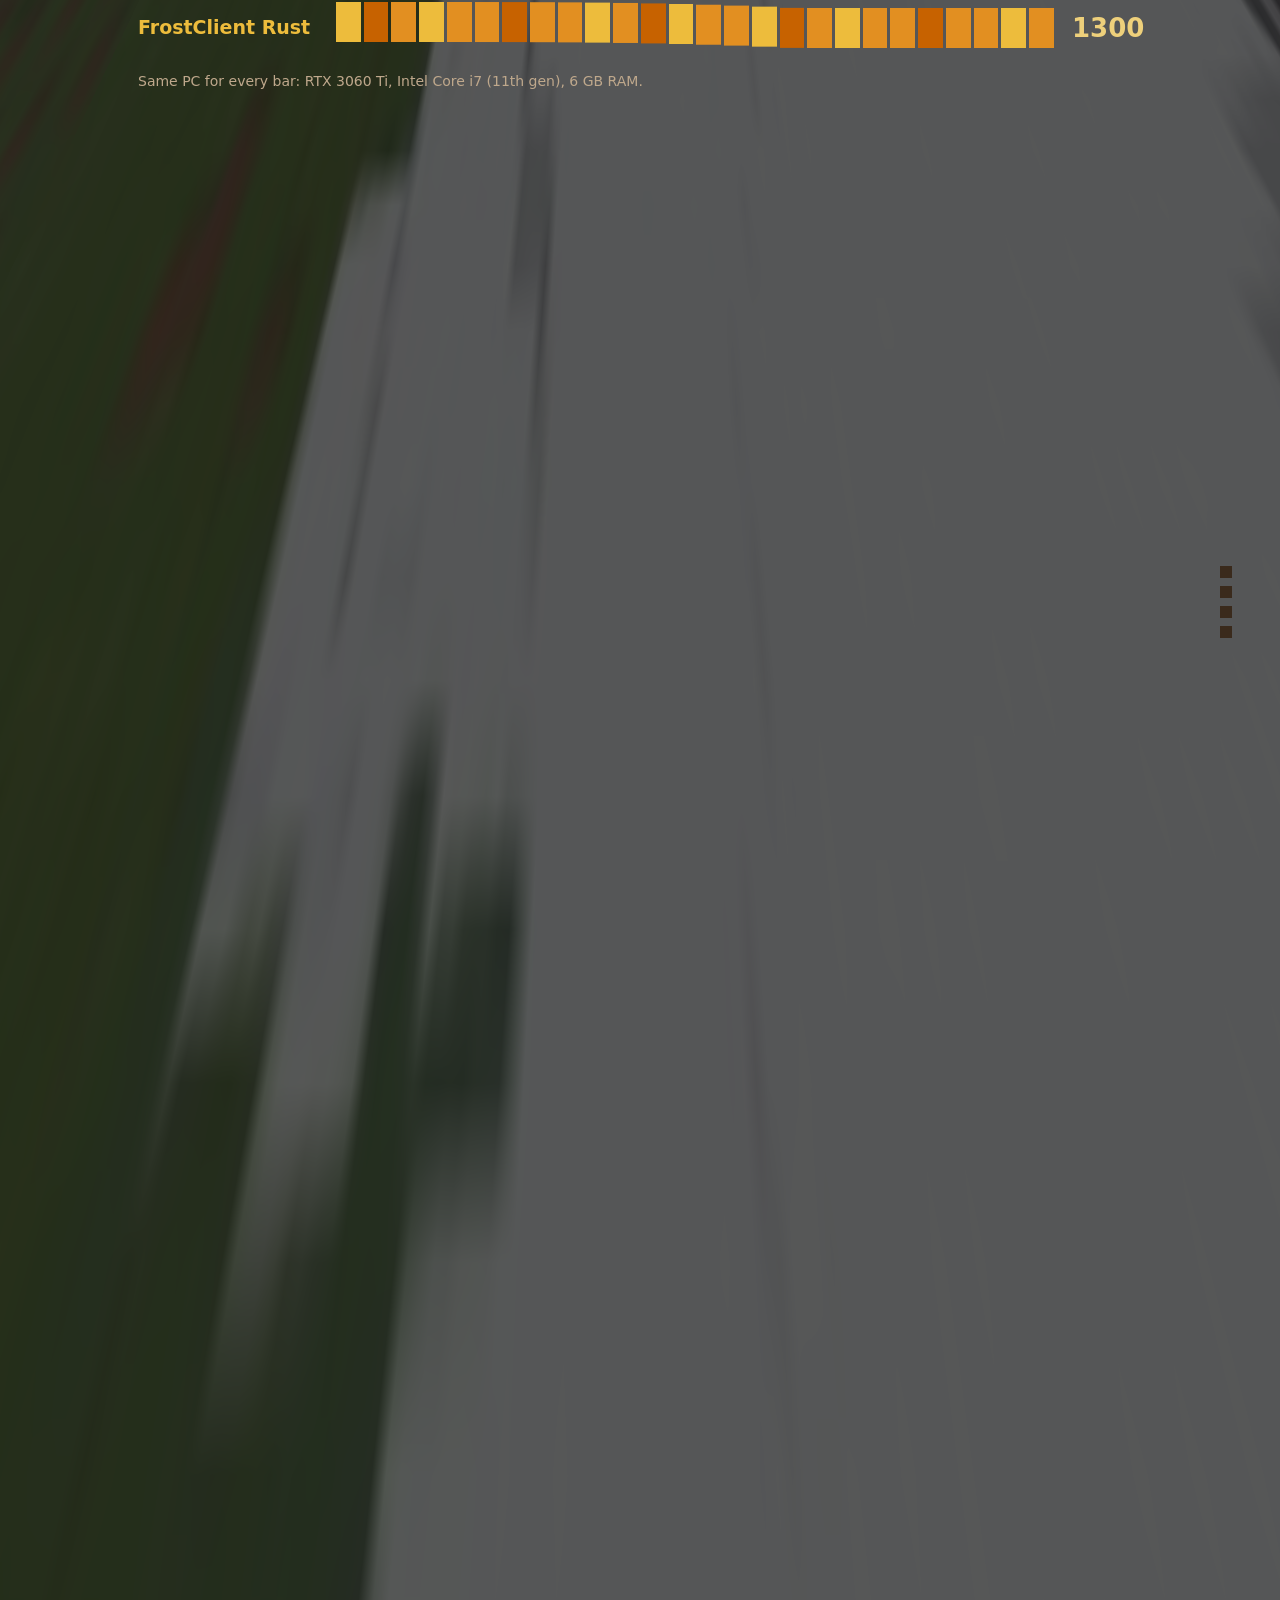
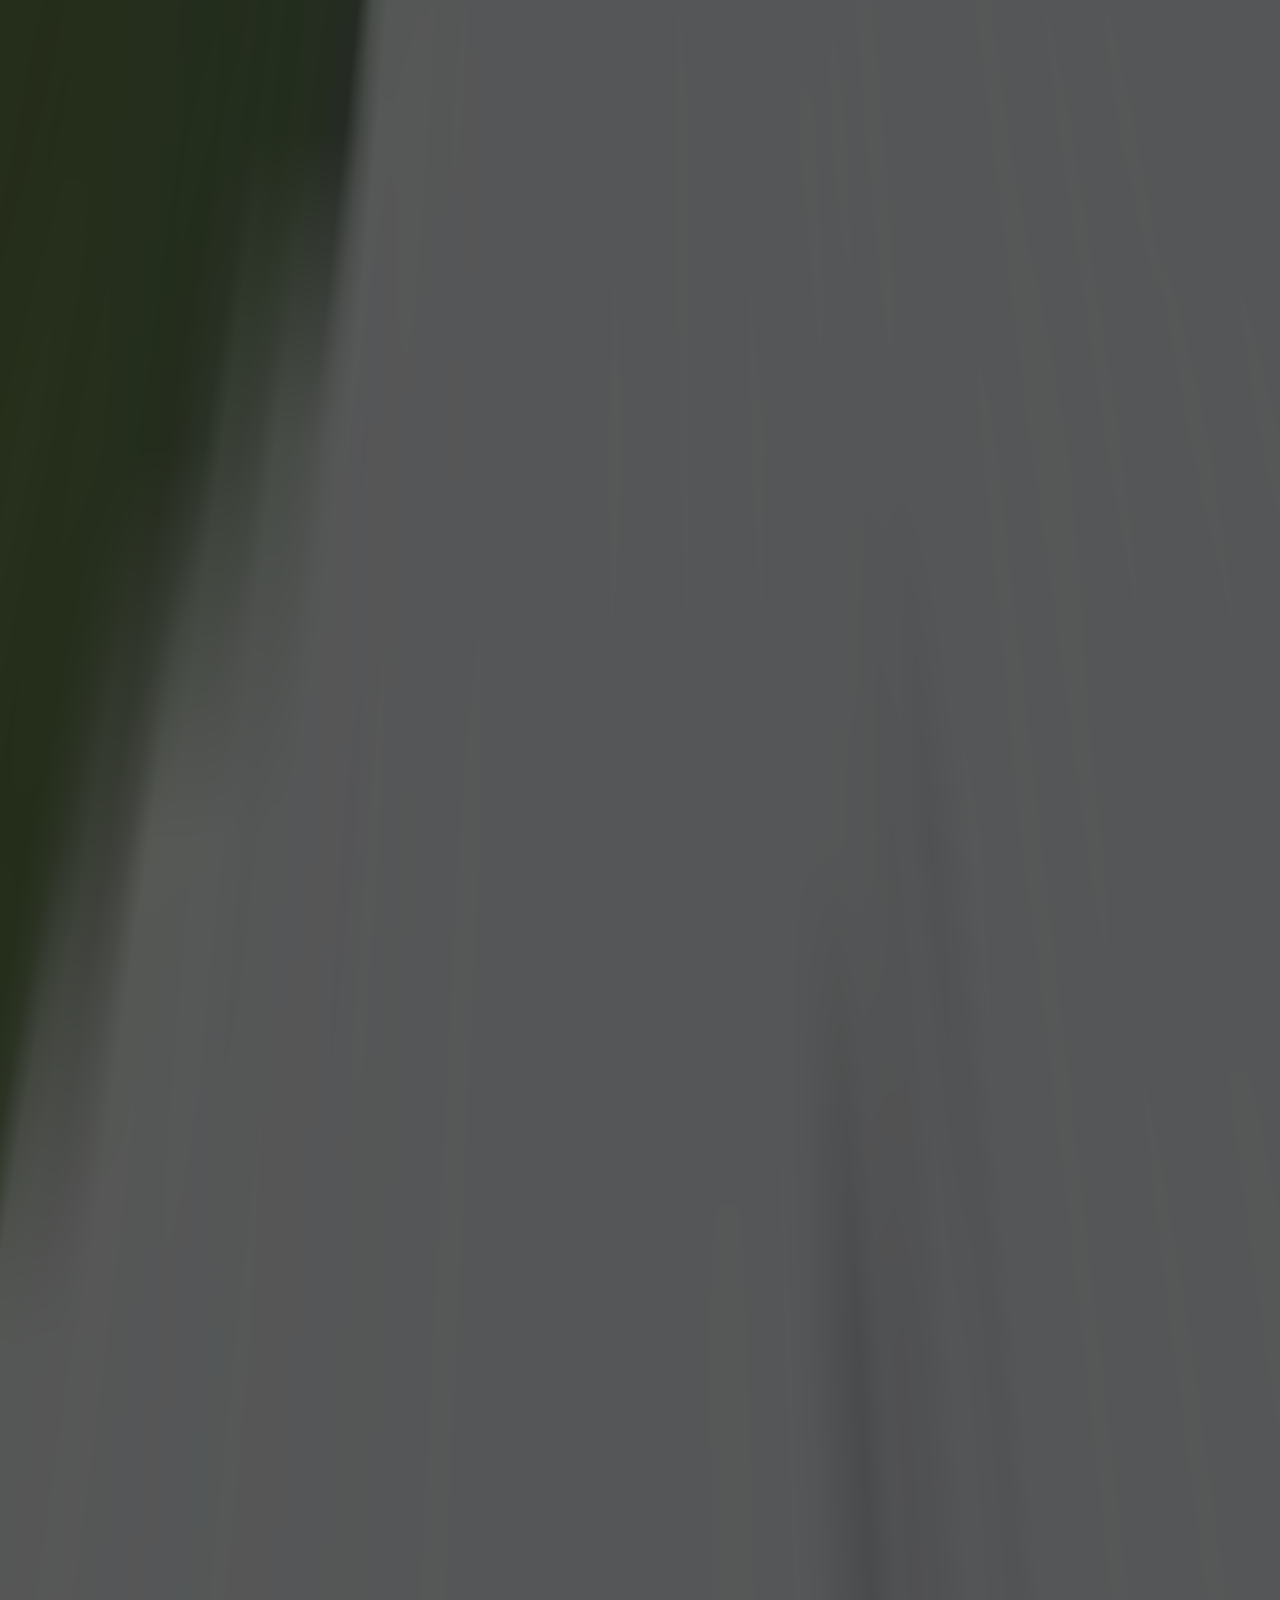
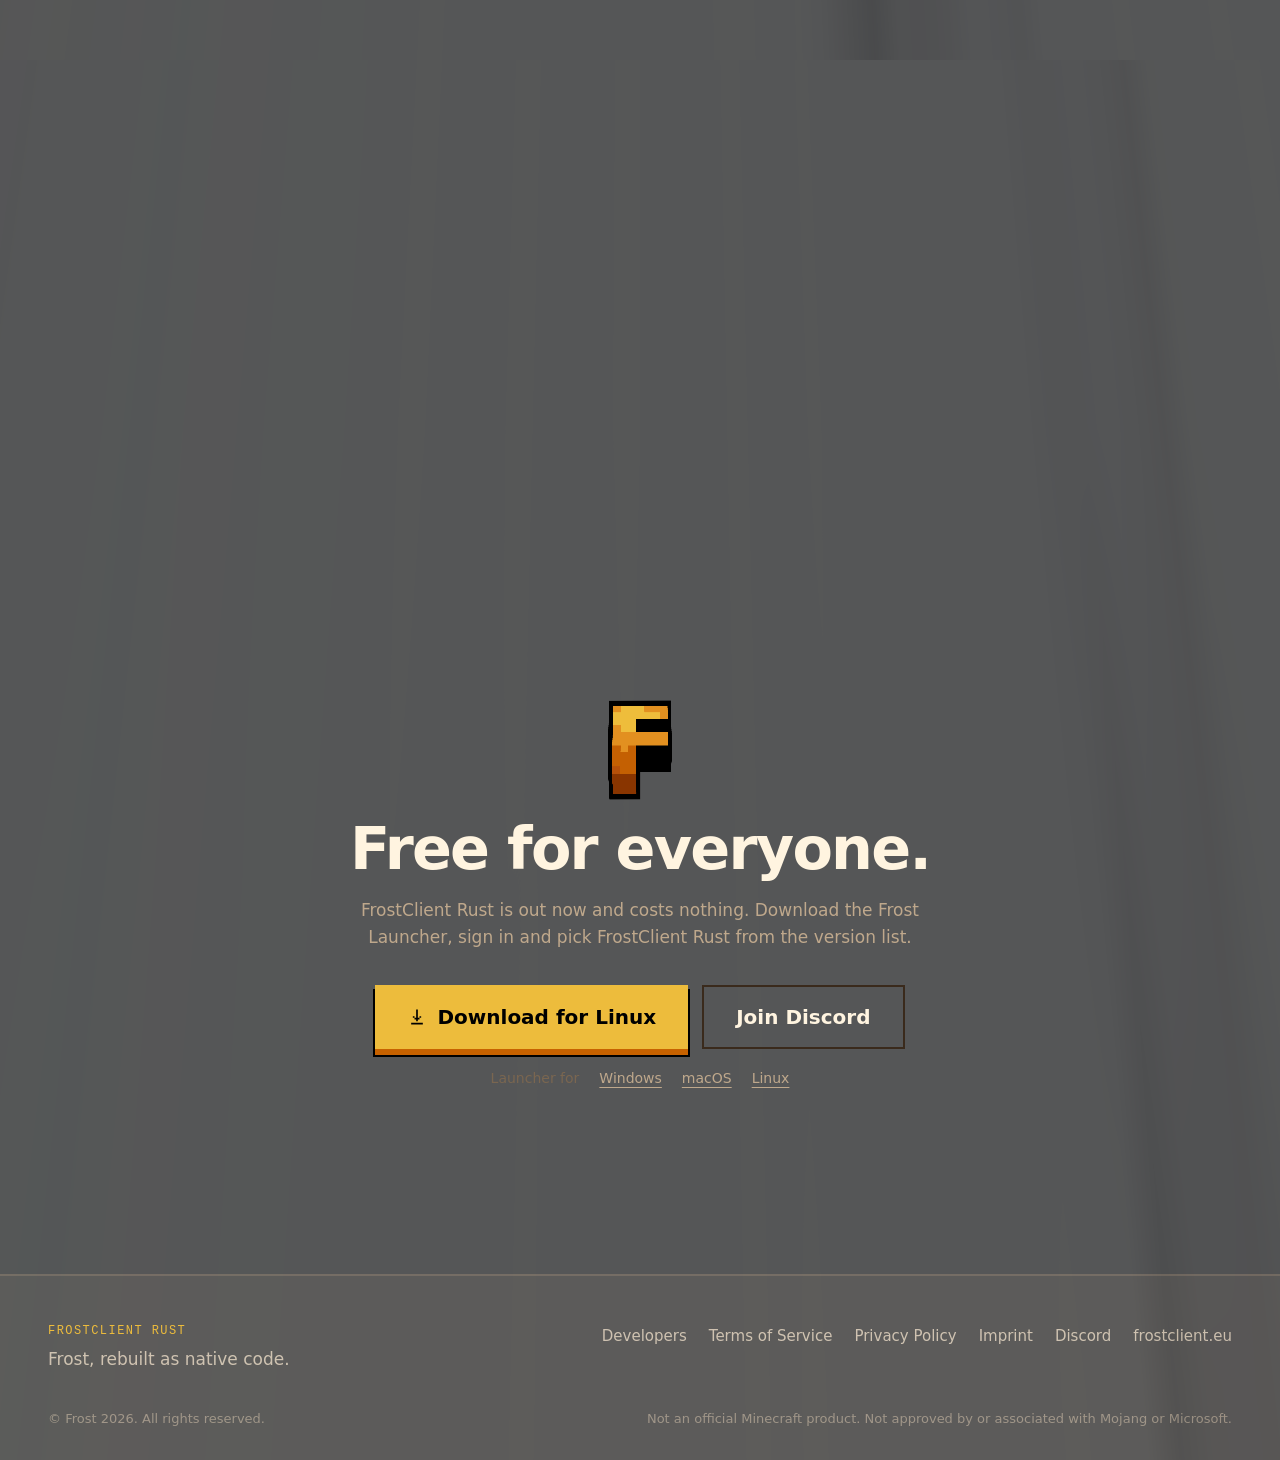
==== commit 7a345929: "update" ====
--- a/index.html
+++ b/index.html
@@ -4,8 +4,8 @@
 <meta charset="UTF-8"/>
 <meta http-equiv="Content-Security-Policy" content="default-src 'self'; script-src 'self'; style-src 'self' 'unsafe-inline' https://fonts.googleapis.com; img-src 'self' data:; font-src 'self' https://fonts.gstatic.com; connect-src 'self'; object-src 'none'; base-uri 'self'; form-action 'self'"/>
 <meta name="viewport" content="width=device-width, initial-scale=1.0"/>
-<title>FrostClient Rust | The First PvP Client Written in Rust</title>
-<meta name="description" content="FrostClient Rust is the first PvP client written in Rust: native code, no Java, the Frost mods and HUD you know."/>
+<title>FrostClient Rust | Out Now, Free for Everyone</title>
+<meta name="description" content="FrostClient Rust is out now and free for everyone: the first PvP client written in Rust, native code, no Java, the Frost mods and HUD you know."/>
 <meta name="theme-color" content="#0b0806"/>
 <link rel="icon" type="image/png" href="favicon.png">
 <link rel="apple-touch-icon" href="apple-touch-icon.png">
@@ -28,7 +28,7 @@
       <a href="#fps" data-section="fps">FPS</a>
       <a href="#tour" data-section="tour">Tour</a>
     </nav>
-    <a class="nav-cta" href="https://store.frostclient.eu/lite">Get Lite</a>
+    <a class="nav-cta js-dl" href="https://cdn.frostclient.eu/get/Frost-Launcher-win.exe">Download</a>
   </div>
 </header>
 
@@ -39,17 +39,18 @@
       <div class="logo-wrap">
         <img class="logo" id="logo" src="rust_logo.png" width="1024" height="1024" alt="FrostClient Rust logo">
       </div>
+      <p class="label hero-badge">Out now · Free for everyone</p>
       <h1 class="hero-title" id="heroTitle">The first PvP client written in <span class="hl">Rust.</span></h1>
       <div class="hero-foot">
       <p class="hero-sub">Frost, rebuilt as native code. No Java underneath, no stutter in the middle of a fight.</p>
       <div class="hero-actions">
-        <a class="btn btn-main" href="https://store.frostclient.eu/lite">Get Frost Lite</a>
-        <a class="btn btn-line js-dl" href="https://cdn.frostclient.eu/get/Frost-Launcher-win.exe">
+        <a class="btn btn-main js-dl" href="https://cdn.frostclient.eu/get/Frost-Launcher-win.exe">
           <svg viewBox="0 0 24 24" aria-hidden="true"><path d="M11 3h2v10h2v-2h2v2h-2v2h-2v2h-2v-2H9v-2H7v-2h2v2h2zM5 19h14v2H5z" fill="currentColor"/></svg>
-          <span>I have Lite</span>
+          <span class="js-dl-label">Download for Windows</span>
         </a>
+        <a class="btn btn-line" href="https://discord.gg/Kn8ydsABU8" rel="noopener">Join Discord</a>
       </div>
-      <p class="hero-note">FrostClient Rust is part of the Frost Lite subscription.</p>
+      <p class="hero-note">Free for everyone. Download the Frost Launcher and pick FrostClient Rust from the version list.</p>
       </div>
     </div>
   </section>
@@ -146,14 +147,14 @@
 
   <section class="get" id="get">
     <img class="get-logo" src="rust_logo.png" width="1024" height="1024" alt="">
-    <h2 class="split">Included with Frost Lite.</h2>
-    <p>FrostClient Rust is only for Frost Lite subscribers. Get Lite, download the Frost Launcher, sign in with the same Discord account and pick FrostClient Rust from the version list.</p>
+    <h2 class="split">Free for everyone.</h2>
+    <p>FrostClient Rust is out now and costs nothing. Download the Frost Launcher, sign in and pick FrostClient Rust from the version list.</p>
     <div class="get-actions">
-      <a class="btn btn-main btn-big magnet" href="https://store.frostclient.eu/lite">Get Frost Lite</a>
-      <a class="btn btn-line btn-big js-dl" href="https://cdn.frostclient.eu/get/Frost-Launcher-win.exe">
+      <a class="btn btn-main btn-big magnet js-dl" href="https://cdn.frostclient.eu/get/Frost-Launcher-win.exe">
         <svg viewBox="0 0 24 24" aria-hidden="true"><path d="M11 3h2v10h2v-2h2v2h-2v2h-2v2h-2v-2H9v-2H7v-2h2v2h2zM5 19h14v2H5z" fill="currentColor"/></svg>
         <span class="js-dl-label">Download for Windows</span>
       </a>
+      <a class="btn btn-line btn-big" href="https://discord.gg/Kn8ydsABU8" rel="noopener">Join Discord</a>
     </div>
     <p class="os"><span>Launcher for</span><a href="https://cdn.frostclient.eu/get/Frost-Launcher-win.exe">Windows</a><a href="https://cdn.frostclient.eu/get/Frost-Launcher-mac.dmg">macOS</a><a href="https://cdn.frostclient.eu/get/Frost-Launcher-linux.AppImage">Linux</a></p>
   </section>
--- a/style.css
+++ b/style.css
@@ -40,6 +40,7 @@
 .hero-sub{margin-top:22px;max-width:44ch;color:var(--muted);font-size:clamp(16px,1.5vw,19px)}
 .hero-actions{display:flex;flex-wrap:wrap;justify-content:center;gap:14px;margin-top:34px}
 .hero-note{margin-top:16px;font-size:14px;color:var(--muted)}
+.hero-badge{margin-bottom:18px}
 .tour{display:flex;flex-direction:column;gap:56px;padding:40px var(--gutter) 80px;max-width:1280px;margin:0 auto}
 .frame{position:relative}
 .frame img{width:100%;aspect-ratio:16/9;object-fit:cover;border:2px solid var(--edge);box-shadow:0 10px 0 #000}
